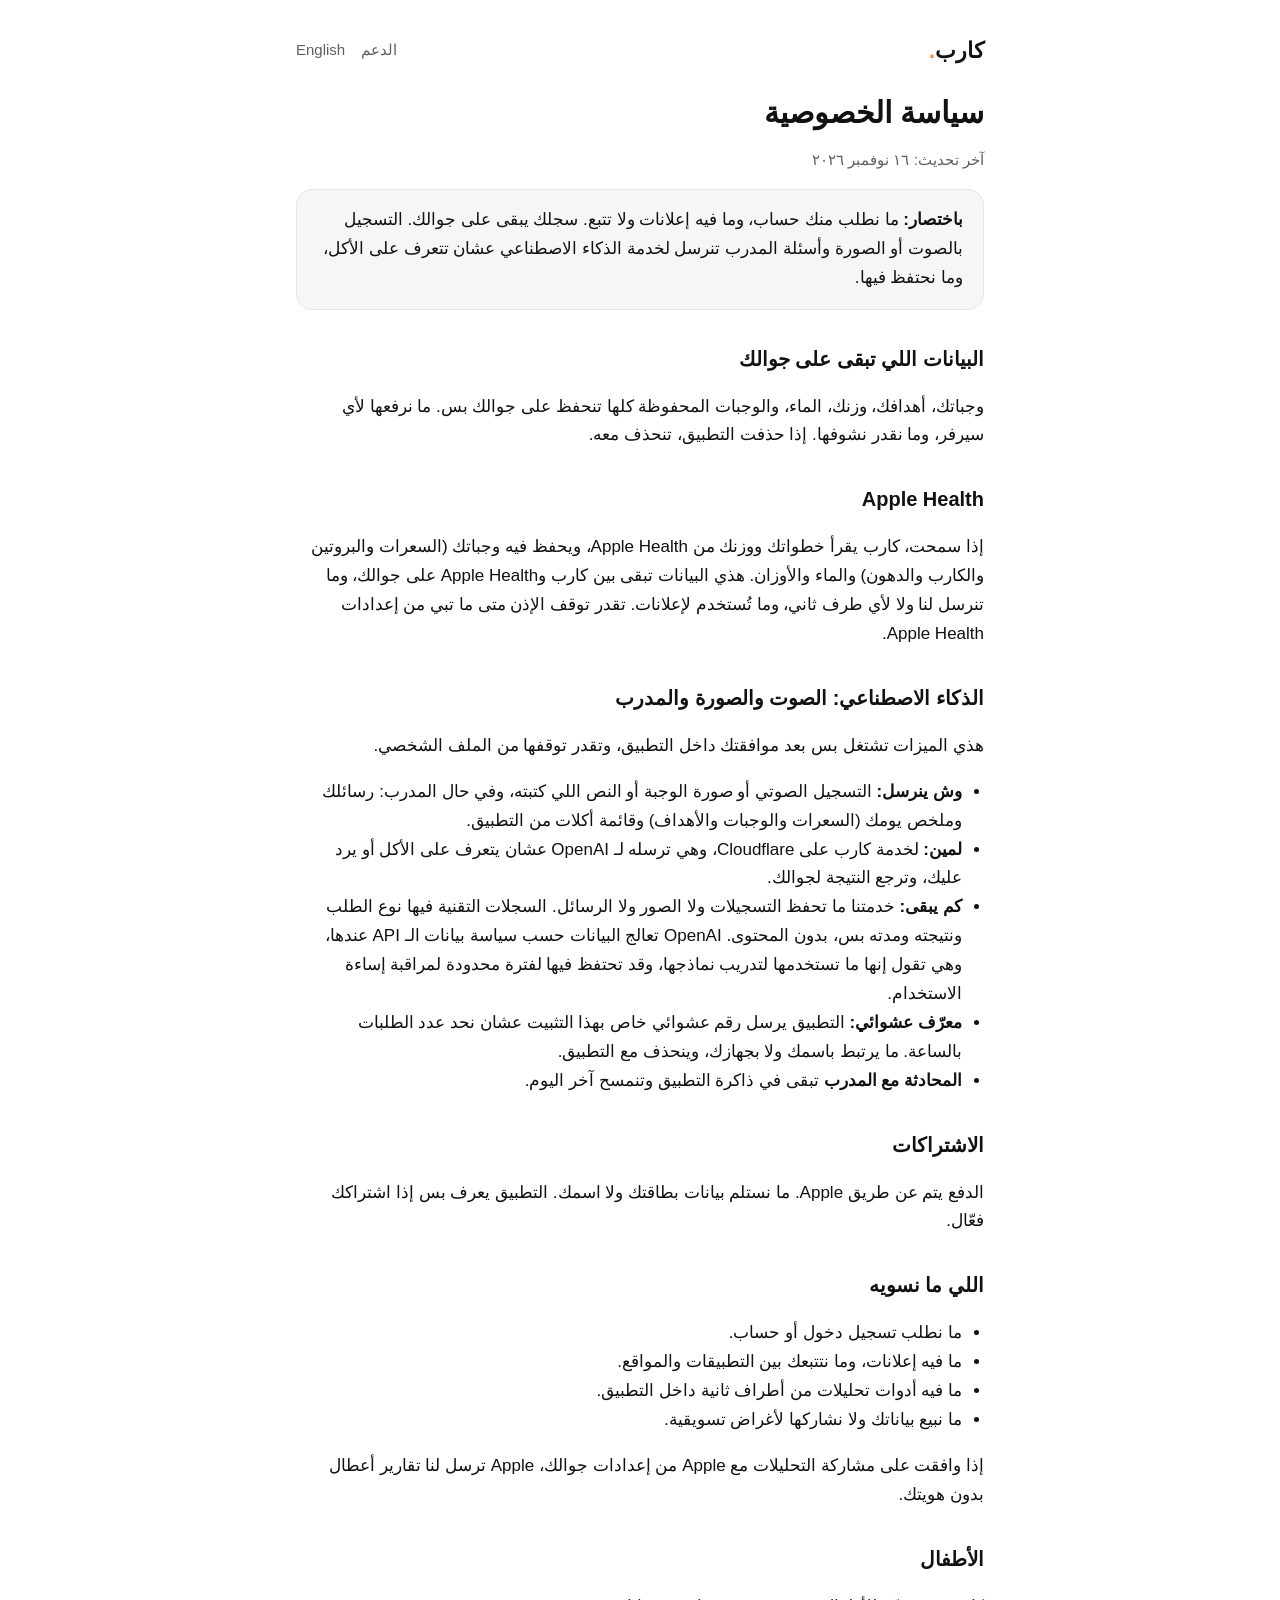
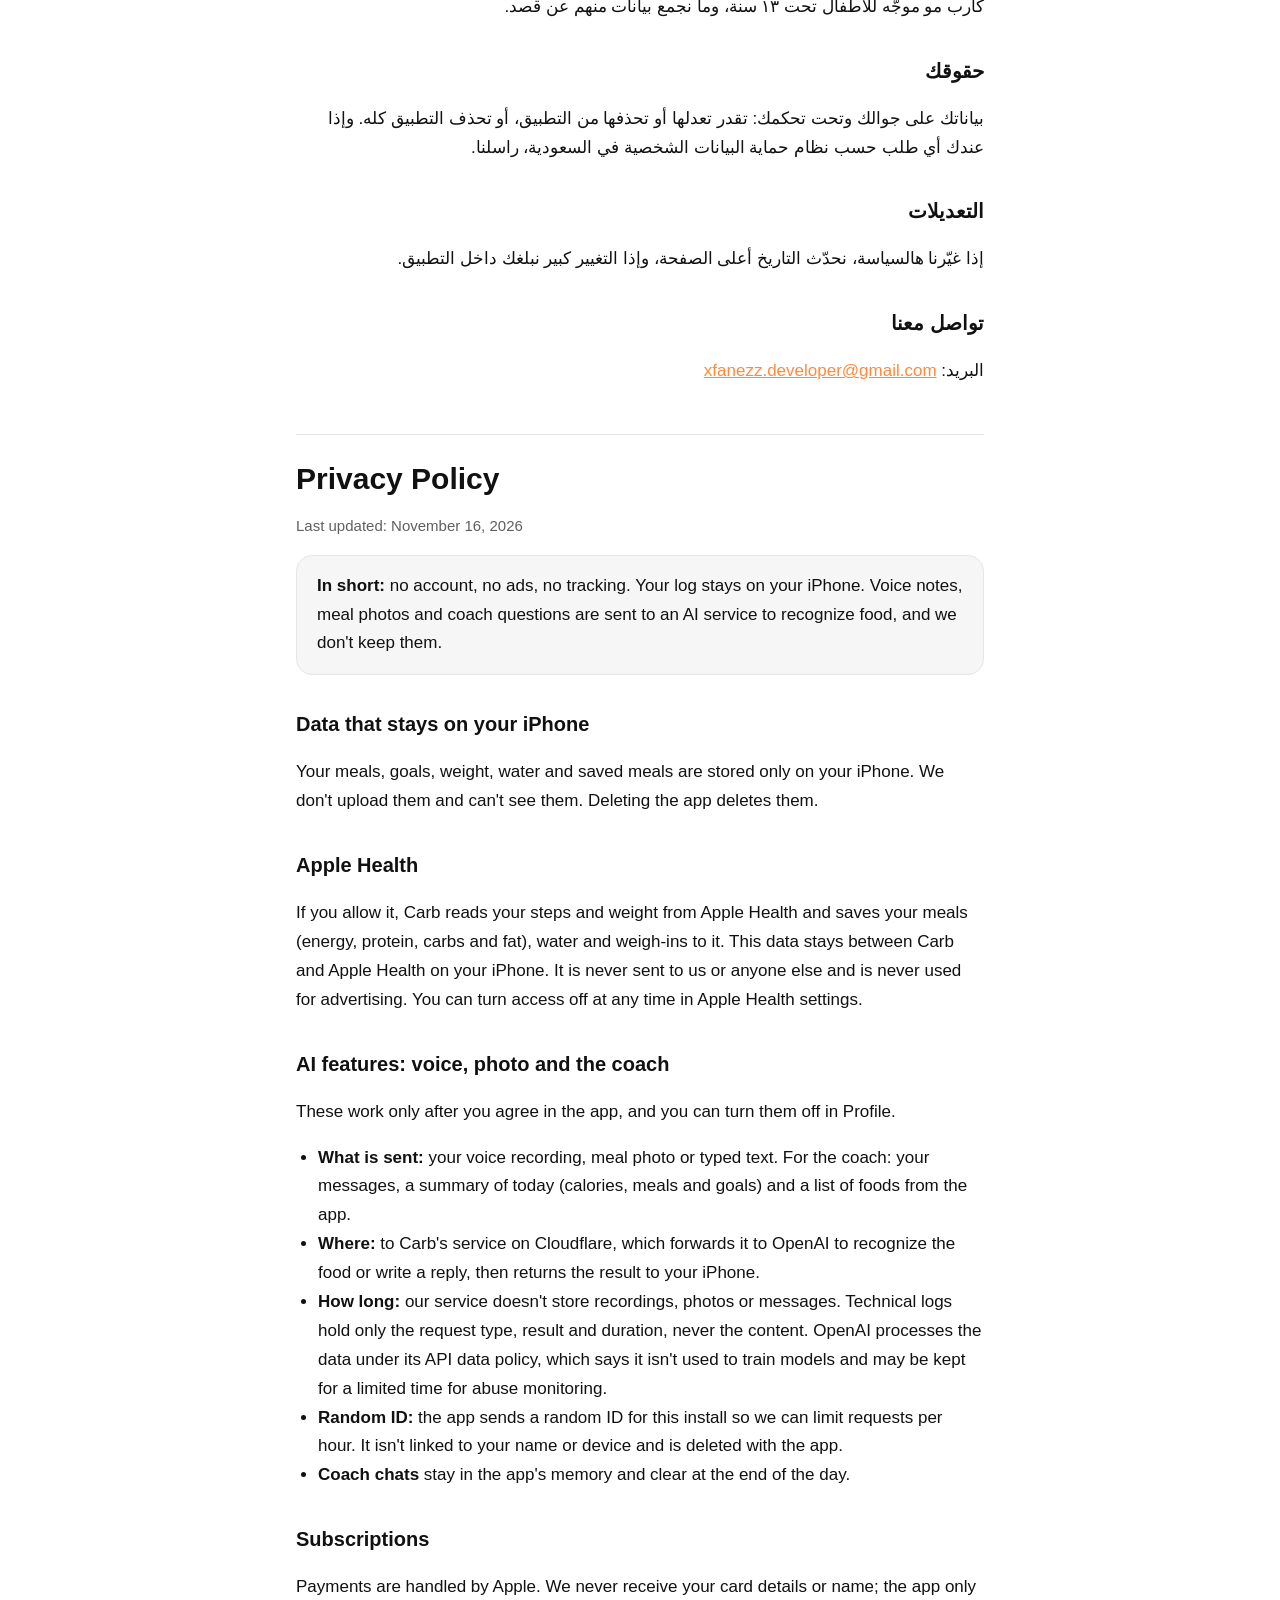
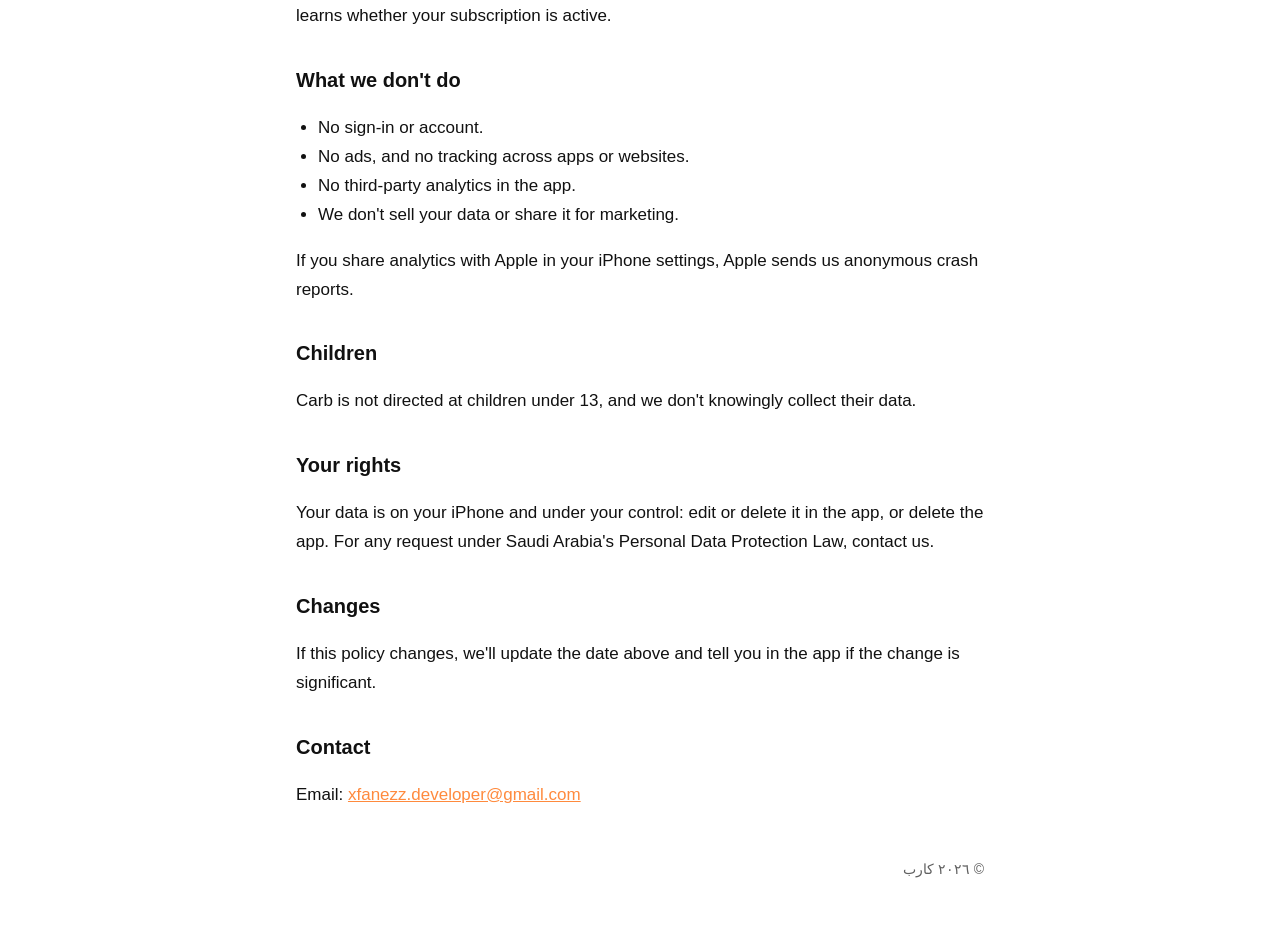
==== privacy/index.html @ 87e3a0b0 "Carb privacy policy and support pages Co-Authored-By: Claude Opus 5.5 <noreply@anthropic.com>" ====
<!doctype html>
<html lang="ar" dir="rtl">
<head>
<meta charset="utf-8">
<meta name="viewport" content="width=device-width, initial-scale=1">
<title>سياسة الخصوصية · كارب</title>
<meta name="description" content="سياسة الخصوصية لتطبيق كارب: حساب السعرات الحراريه">
<link rel="stylesheet" href="../style.css">
</head>
<body>
<main>
<header>
  <a class="brand" href="../">كارب<span>.</span></a>
  <nav><a href="../support/">الدعم</a><a href="#en" class="switch">English</a></nav>
</header>

<h1>سياسة الخصوصية</h1>
<p class="muted">آخر تحديث: ١٦ نوفمبر ٢٠٢٦</p>

<div class="card">
  <strong>باختصار:</strong> ما نطلب منك حساب، وما فيه إعلانات ولا تتبع. سجلك يبقى على جوالك. التسجيل بالصوت أو الصورة وأسئلة المدرب تنرسل لخدمة الذكاء الاصطناعي عشان تتعرف على الأكل، وما نحتفظ فيها.
</div>

<h2>البيانات اللي تبقى على جوالك</h2>
<p>وجباتك، أهدافك، وزنك، الماء، والوجبات المحفوظة كلها تنحفظ على جوالك بس. ما نرفعها لأي سيرفر، وما نقدر نشوفها. إذا حذفت التطبيق، تنحذف معه.</p>

<h2>Apple Health</h2>
<p>إذا سمحت، كارب يقرأ خطواتك ووزنك من Apple Health، ويحفظ فيه وجباتك (السعرات والبروتين والكارب والدهون) والماء والأوزان. هذي البيانات تبقى بين كارب وApple Health على جوالك، وما تنرسل لنا ولا لأي طرف ثاني، وما تُستخدم لإعلانات. تقدر توقف الإذن متى ما تبي من إعدادات Apple Health.</p>

<h2>الذكاء الاصطناعي: الصوت والصورة والمدرب</h2>
<p>هذي الميزات تشتغل بس بعد موافقتك داخل التطبيق، وتقدر توقفها من الملف الشخصي.</p>
<ul>
  <li><strong>وش ينرسل:</strong> التسجيل الصوتي أو صورة الوجبة أو النص اللي كتبته، وفي حال المدرب: رسائلك وملخص يومك (السعرات والوجبات والأهداف) وقائمة أكلات من التطبيق.</li>
  <li><strong>لمين:</strong> لخدمة كارب على Cloudflare، وهي ترسله لـ OpenAI عشان يتعرف على الأكل أو يرد عليك، وترجع النتيجة لجوالك.</li>
  <li><strong>كم يبقى:</strong> خدمتنا ما تحفظ التسجيلات ولا الصور ولا الرسائل. السجلات التقنية فيها نوع الطلب ونتيجته ومدته بس، بدون المحتوى. OpenAI تعالج البيانات حسب سياسة بيانات الـ API عندها، وهي تقول إنها ما تستخدمها لتدريب نماذجها، وقد تحتفظ فيها لفترة محدودة لمراقبة إساءة الاستخدام.</li>
  <li><strong>معرّف عشوائي:</strong> التطبيق يرسل رقم عشوائي خاص بهذا التثبيت عشان نحد عدد الطلبات بالساعة. ما يرتبط باسمك ولا بجهازك، وينحذف مع التطبيق.</li>
  <li><strong>المحادثة مع المدرب</strong> تبقى في ذاكرة التطبيق وتنمسح آخر اليوم.</li>
</ul>

<h2>الاشتراكات</h2>
<p>الدفع يتم عن طريق Apple. ما نستلم بيانات بطاقتك ولا اسمك. التطبيق يعرف بس إذا اشتراكك فعّال.</p>

<h2>اللي ما نسويه</h2>
<ul>
  <li>ما نطلب تسجيل دخول أو حساب.</li>
  <li>ما فيه إعلانات، وما نتتبعك بين التطبيقات والمواقع.</li>
  <li>ما فيه أدوات تحليلات من أطراف ثانية داخل التطبيق.</li>
  <li>ما نبيع بياناتك ولا نشاركها لأغراض تسويقية.</li>
</ul>
<p>إذا وافقت على مشاركة التحليلات مع Apple من إعدادات جوالك، Apple ترسل لنا تقارير أعطال بدون هويتك.</p>

<h2>الأطفال</h2>
<p>كارب مو موجّه للأطفال تحت ١٣ سنة، وما نجمع بيانات منهم عن قصد.</p>

<h2>حقوقك</h2>
<p>بياناتك على جوالك وتحت تحكمك: تقدر تعدلها أو تحذفها من التطبيق، أو تحذف التطبيق كله. وإذا عندك أي طلب حسب نظام حماية البيانات الشخصية في السعودية، راسلنا.</p>

<h2>التعديلات</h2>
<p>إذا غيّرنا هالسياسة، نحدّث التاريخ أعلى الصفحة، وإذا التغيير كبير نبلغك داخل التطبيق.</p>

<h2>تواصل معنا</h2>
<p>البريد: <a href="mailto:xfanezz.developer@gmail.com">xfanezz.developer@gmail.com</a></p>

<section class="en" id="en" lang="en" dir="ltr">
<h1>Privacy Policy</h1>
<p class="muted">Last updated: November 16, 2026</p>

<div class="card">
  <strong>In short:</strong> no account, no ads, no tracking. Your log stays on your iPhone. Voice notes, meal photos and coach questions are sent to an AI service to recognize food, and we don't keep them.
</div>

<h2>Data that stays on your iPhone</h2>
<p>Your meals, goals, weight, water and saved meals are stored only on your iPhone. We don't upload them and can't see them. Deleting the app deletes them.</p>

<h2>Apple Health</h2>
<p>If you allow it, Carb reads your steps and weight from Apple Health and saves your meals (energy, protein, carbs and fat), water and weigh-ins to it. This data stays between Carb and Apple Health on your iPhone. It is never sent to us or anyone else and is never used for advertising. You can turn access off at any time in Apple Health settings.</p>

<h2>AI features: voice, photo and the coach</h2>
<p>These work only after you agree in the app, and you can turn them off in Profile.</p>
<ul>
  <li><strong>What is sent:</strong> your voice recording, meal photo or typed text. For the coach: your messages, a summary of today (calories, meals and goals) and a list of foods from the app.</li>
  <li><strong>Where:</strong> to Carb's service on Cloudflare, which forwards it to OpenAI to recognize the food or write a reply, then returns the result to your iPhone.</li>
  <li><strong>How long:</strong> our service doesn't store recordings, photos or messages. Technical logs hold only the request type, result and duration, never the content. OpenAI processes the data under its API data policy, which says it isn't used to train models and may be kept for a limited time for abuse monitoring.</li>
  <li><strong>Random ID:</strong> the app sends a random ID for this install so we can limit requests per hour. It isn't linked to your name or device and is deleted with the app.</li>
  <li><strong>Coach chats</strong> stay in the app's memory and clear at the end of the day.</li>
</ul>

<h2>Subscriptions</h2>
<p>Payments are handled by Apple. We never receive your card details or name; the app only learns whether your subscription is active.</p>

<h2>What we don't do</h2>
<ul>
  <li>No sign-in or account.</li>
  <li>No ads, and no tracking across apps or websites.</li>
  <li>No third-party analytics in the app.</li>
  <li>We don't sell your data or share it for marketing.</li>
</ul>
<p>If you share analytics with Apple in your iPhone settings, Apple sends us anonymous crash reports.</p>

<h2>Children</h2>
<p>Carb is not directed at children under 13, and we don't knowingly collect their data.</p>

<h2>Your rights</h2>
<p>Your data is on your iPhone and under your control: edit or delete it in the app, or delete the app. For any request under Saudi Arabia's Personal Data Protection Law, contact us.</p>

<h2>Changes</h2>
<p>If this policy changes, we'll update the date above and tell you in the app if the change is significant.</p>

<h2>Contact</h2>
<p>Email: <a href="mailto:xfanezz.developer@gmail.com">xfanezz.developer@gmail.com</a></p>
</section>

<footer>© ٢٠٢٦ كارب</footer>
</main>
</body>
</html>
---- style.css ----
:root {
  --bg: #ffffff;
  --text: #111111;
  --muted: #5f5f5f;
  --line: #e6e6e6;
  --card: #f6f6f6;
  --accent: #ff8a3d;
}
@media (prefers-color-scheme: dark) {
  :root {
    --bg: #000000;
    --text: #f2f2f2;
    --muted: #a0a0a0;
    --line: #222222;
    --card: #111111;
  }
}
* { box-sizing: border-box; }
html { -webkit-text-size-adjust: 100%; }
body {
  margin: 0;
  background: var(--bg);
  color: var(--text);
  font: 17px/1.7 -apple-system, BlinkMacSystemFont, "SF Arabic", "Geeza Pro", "Segoe UI", Tahoma, sans-serif;
}
main { max-width: 720px; margin: 0 auto; padding: 32px 16px 64px; }
header { display: flex; align-items: center; justify-content: space-between; gap: 12px; margin-bottom: 24px; }
.brand { font-weight: 800; font-size: 22px; text-decoration: none; color: var(--text); }
.brand span { color: var(--accent); }
nav a { color: var(--muted); text-decoration: none; margin-inline-start: 16px; font-size: 15px; }
nav a:hover { color: var(--text); }
h1 { font-size: 30px; line-height: 1.3; margin: 0 0 4px; }
h2 { font-size: 20px; margin: 32px 0 8px; }
p, li { color: var(--text); }
.muted { color: var(--muted); font-size: 15px; }
ul { padding-inline-start: 22px; }
a { color: var(--accent); }
.card { background: var(--card); border: 1px solid var(--line); border-radius: 16px; padding: 16px 20px; margin: 16px 0; }
.en { direction: ltr; text-align: left; border-top: 1px solid var(--line); margin-top: 48px; padding-top: 24px; }
.switch { font-size: 15px; }
footer { margin-top: 48px; color: var(--muted); font-size: 14px; }
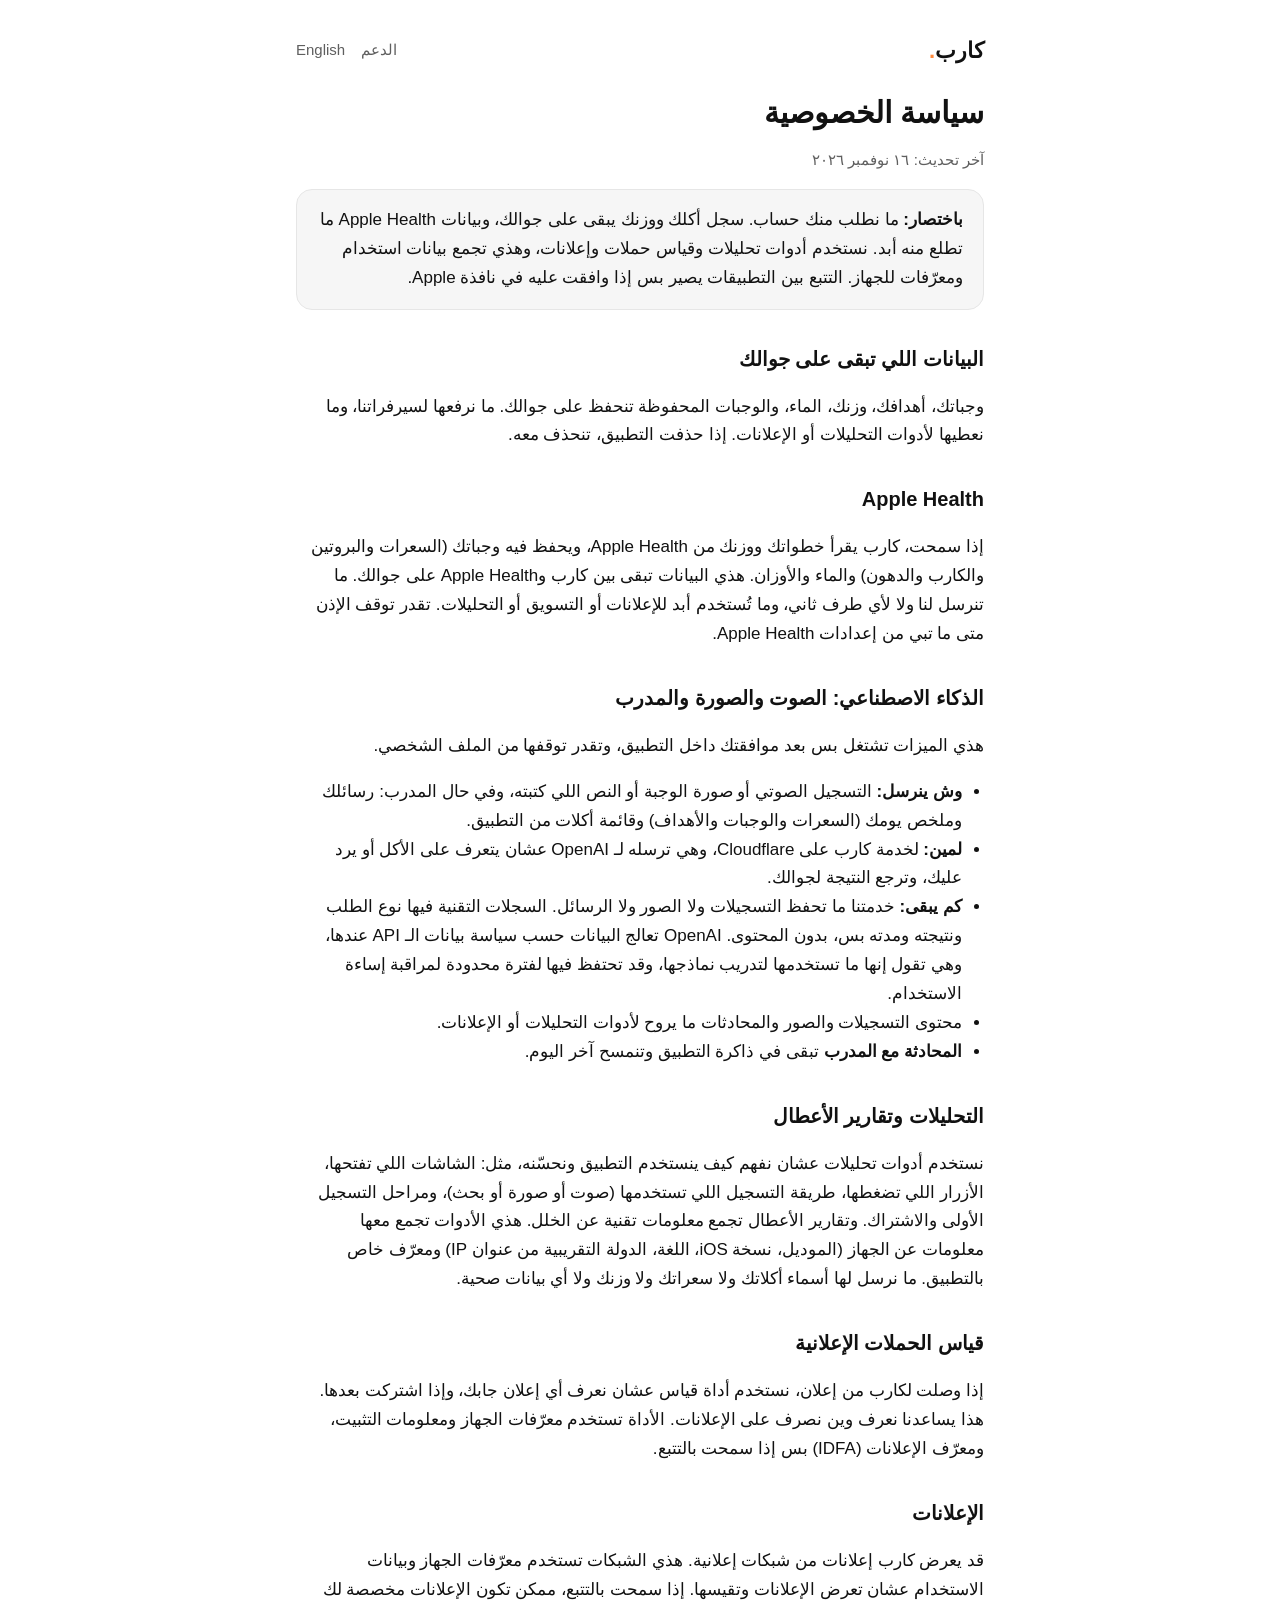
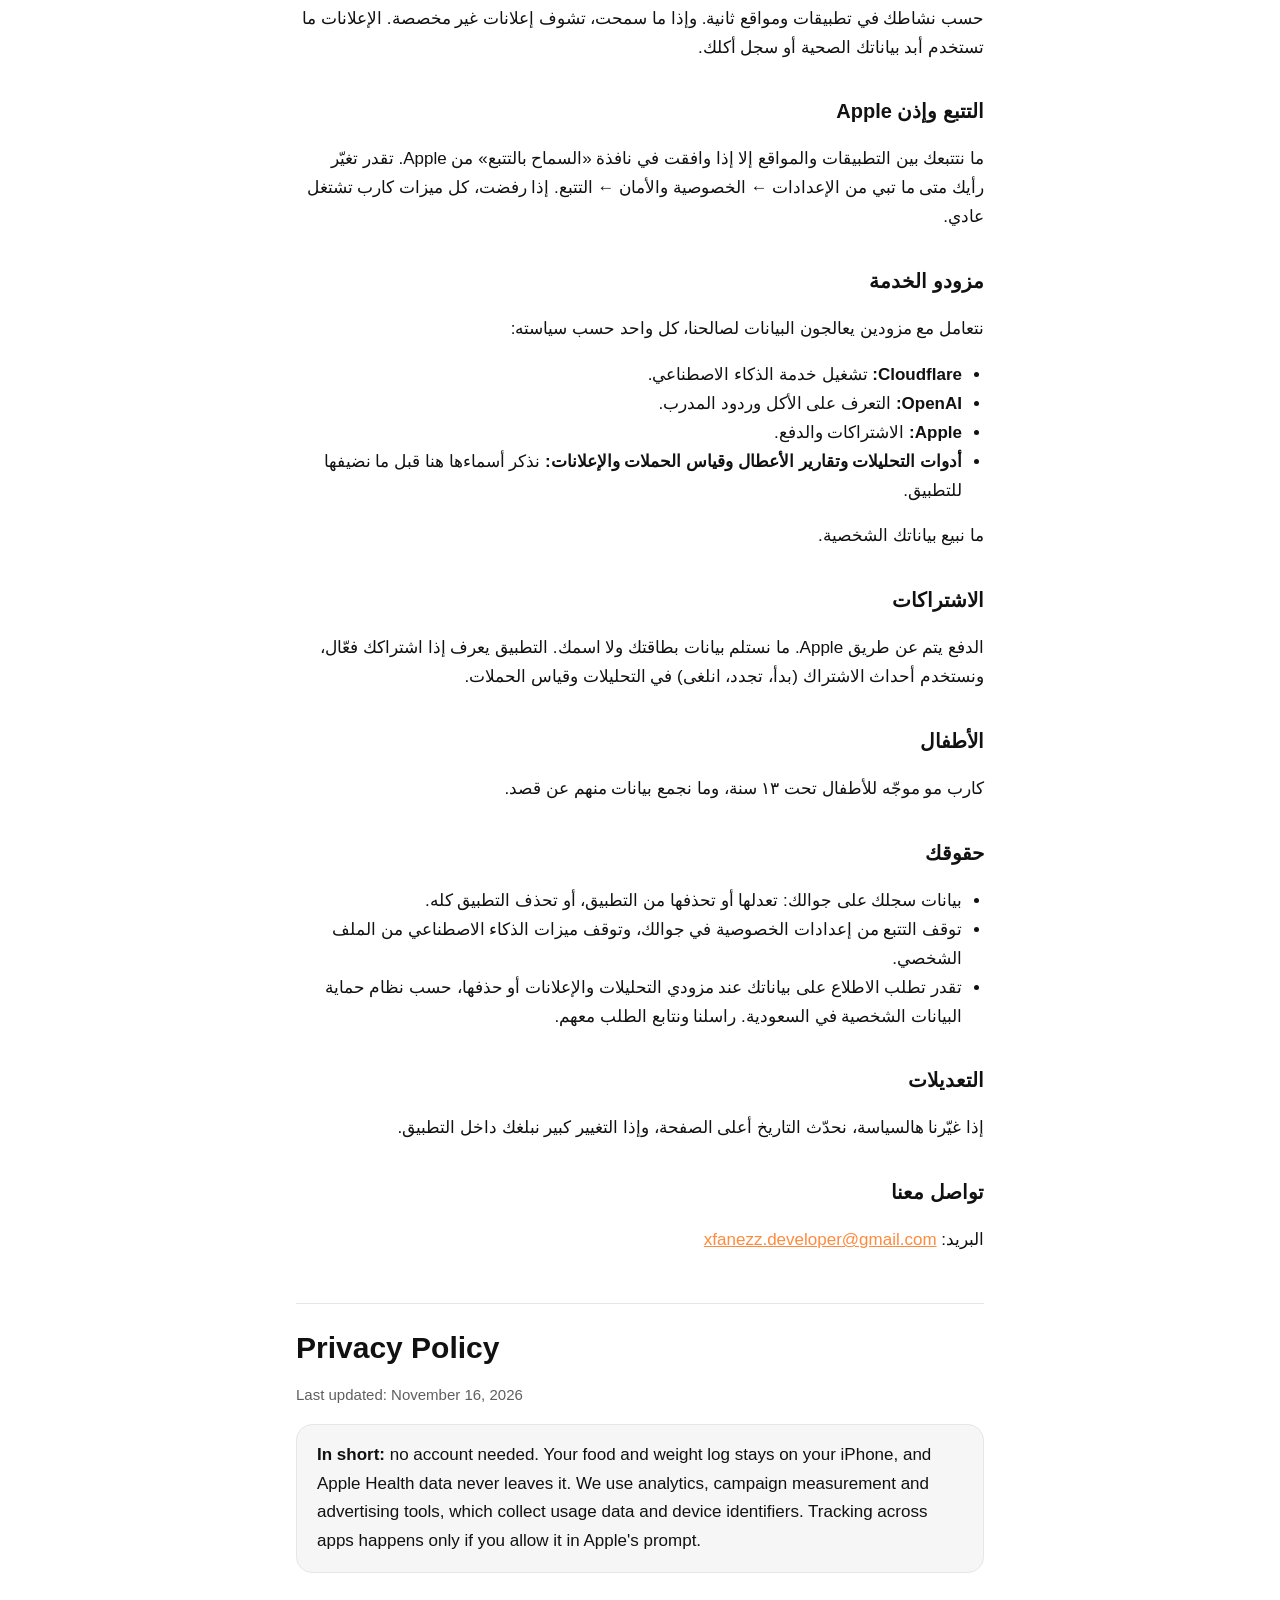
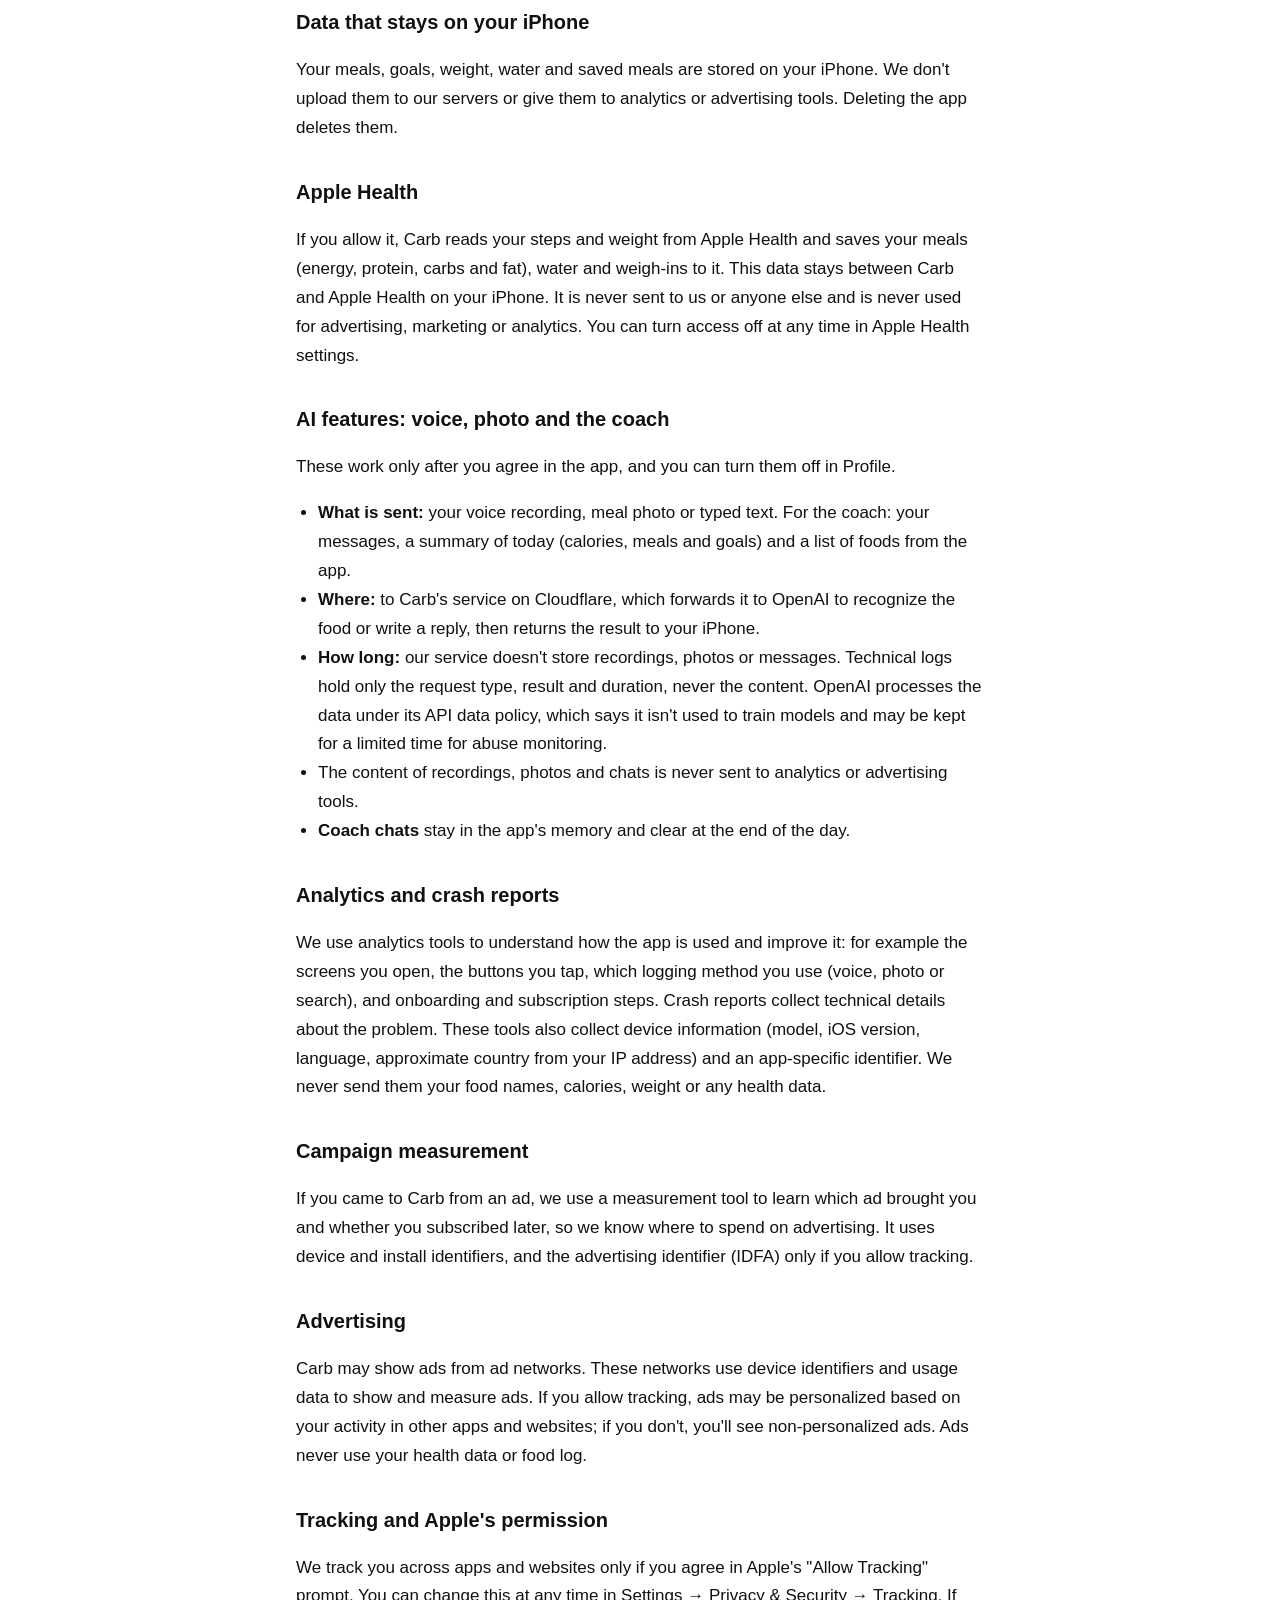
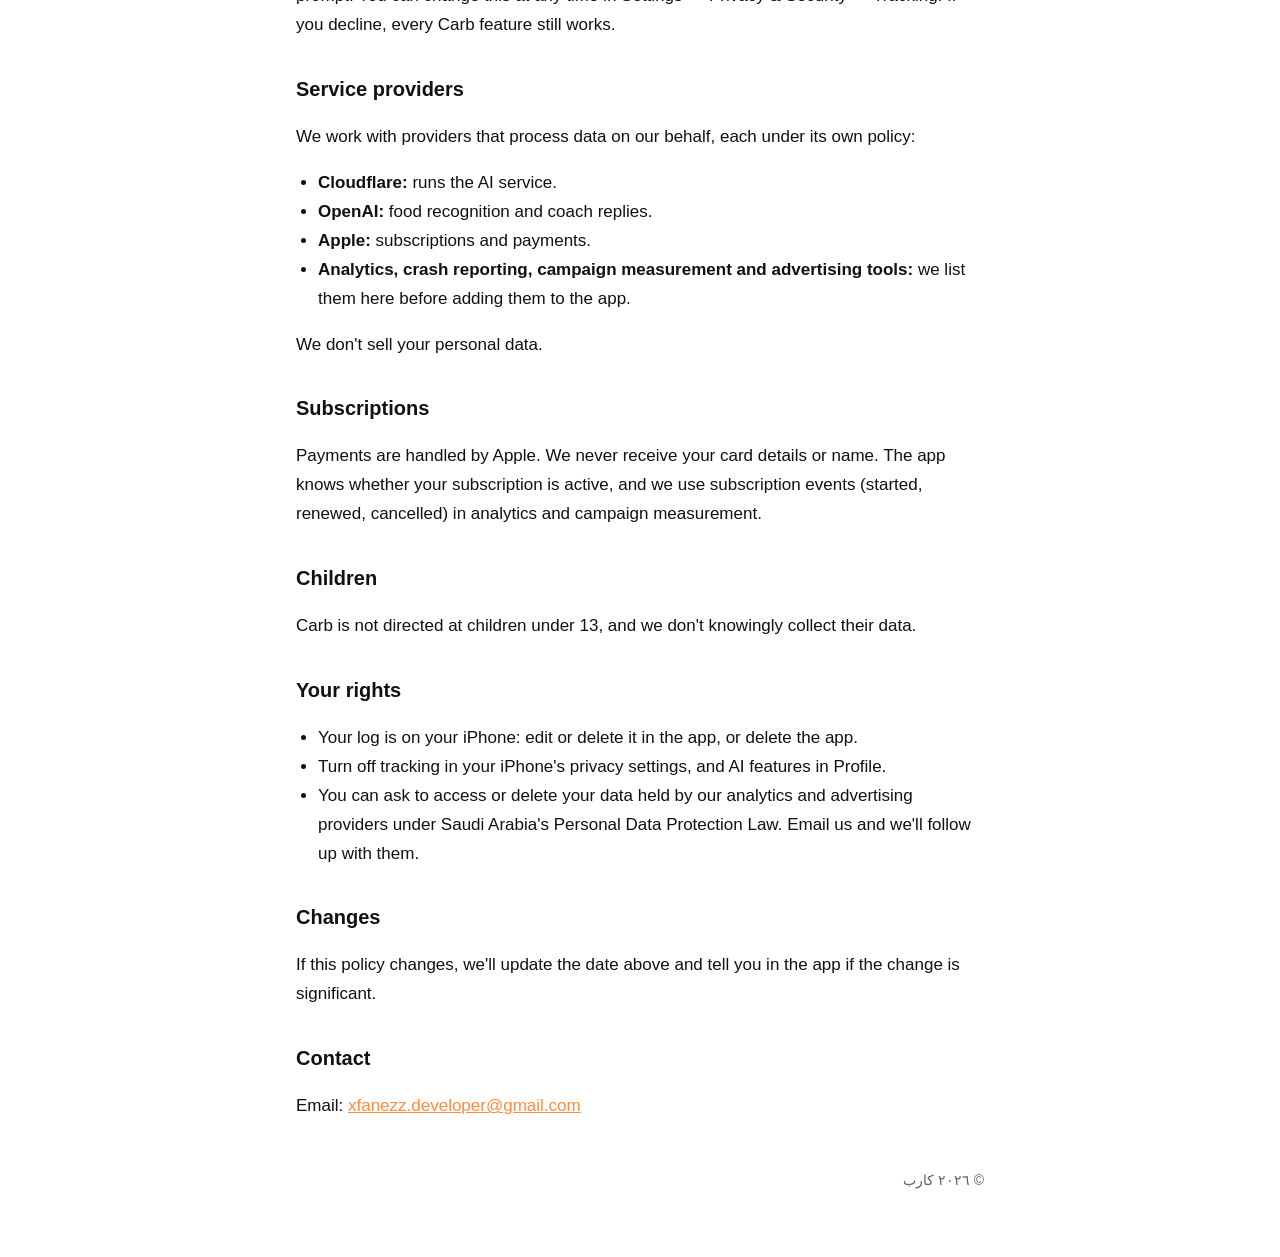
==== commit b59da6c6: "Privacy policy: disclose analytics, campaign measurement, ads and tracking Co-Authored-By: Claude Op" ====
--- a/privacy/index.html
+++ b/privacy/index.html
@@ -18,14 +18,14 @@
 <p class="muted">آخر تحديث: ١٦ نوفمبر ٢٠٢٦</p>
 
 <div class="card">
-  <strong>باختصار:</strong> ما نطلب منك حساب، وما فيه إعلانات ولا تتبع. سجلك يبقى على جوالك. التسجيل بالصوت أو الصورة وأسئلة المدرب تنرسل لخدمة الذكاء الاصطناعي عشان تتعرف على الأكل، وما نحتفظ فيها.
+  <strong>باختصار:</strong> ما نطلب منك حساب. سجل أكلك ووزنك يبقى على جوالك، وبيانات Apple Health ما تطلع منه أبد. نستخدم أدوات تحليلات وقياس حملات وإعلانات، وهذي تجمع بيانات استخدام ومعرّفات للجهاز. التتبع بين التطبيقات يصير بس إذا وافقت عليه في نافذة Apple.
 </div>
 
 <h2>البيانات اللي تبقى على جوالك</h2>
-<p>وجباتك، أهدافك، وزنك، الماء، والوجبات المحفوظة كلها تنحفظ على جوالك بس. ما نرفعها لأي سيرفر، وما نقدر نشوفها. إذا حذفت التطبيق، تنحذف معه.</p>
+<p>وجباتك، أهدافك، وزنك، الماء، والوجبات المحفوظة تنحفظ على جوالك. ما نرفعها لسيرفراتنا، وما نعطيها لأدوات التحليلات أو الإعلانات. إذا حذفت التطبيق، تنحذف معه.</p>
 
 <h2>Apple Health</h2>
-<p>إذا سمحت، كارب يقرأ خطواتك ووزنك من Apple Health، ويحفظ فيه وجباتك (السعرات والبروتين والكارب والدهون) والماء والأوزان. هذي البيانات تبقى بين كارب وApple Health على جوالك، وما تنرسل لنا ولا لأي طرف ثاني، وما تُستخدم لإعلانات. تقدر توقف الإذن متى ما تبي من إعدادات Apple Health.</p>
+<p>إذا سمحت، كارب يقرأ خطواتك ووزنك من Apple Health، ويحفظ فيه وجباتك (السعرات والبروتين والكارب والدهون) والماء والأوزان. هذي البيانات تبقى بين كارب وApple Health على جوالك. ما تنرسل لنا ولا لأي طرف ثاني، وما تُستخدم أبد للإعلانات أو التسويق أو التحليلات. تقدر توقف الإذن متى ما تبي من إعدادات Apple Health.</p>
 
 <h2>الذكاء الاصطناعي: الصوت والصورة والمدرب</h2>
 <p>هذي الميزات تشتغل بس بعد موافقتك داخل التطبيق، وتقدر توقفها من الملف الشخصي.</p>
@@ -33,27 +33,44 @@
   <li><strong>وش ينرسل:</strong> التسجيل الصوتي أو صورة الوجبة أو النص اللي كتبته، وفي حال المدرب: رسائلك وملخص يومك (السعرات والوجبات والأهداف) وقائمة أكلات من التطبيق.</li>
   <li><strong>لمين:</strong> لخدمة كارب على Cloudflare، وهي ترسله لـ OpenAI عشان يتعرف على الأكل أو يرد عليك، وترجع النتيجة لجوالك.</li>
   <li><strong>كم يبقى:</strong> خدمتنا ما تحفظ التسجيلات ولا الصور ولا الرسائل. السجلات التقنية فيها نوع الطلب ونتيجته ومدته بس، بدون المحتوى. OpenAI تعالج البيانات حسب سياسة بيانات الـ API عندها، وهي تقول إنها ما تستخدمها لتدريب نماذجها، وقد تحتفظ فيها لفترة محدودة لمراقبة إساءة الاستخدام.</li>
-  <li><strong>معرّف عشوائي:</strong> التطبيق يرسل رقم عشوائي خاص بهذا التثبيت عشان نحد عدد الطلبات بالساعة. ما يرتبط باسمك ولا بجهازك، وينحذف مع التطبيق.</li>
+  <li>محتوى التسجيلات والصور والمحادثات ما يروح لأدوات التحليلات أو الإعلانات.</li>
   <li><strong>المحادثة مع المدرب</strong> تبقى في ذاكرة التطبيق وتنمسح آخر اليوم.</li>
 </ul>
 
+<h2>التحليلات وتقارير الأعطال</h2>
+<p>نستخدم أدوات تحليلات عشان نفهم كيف ينستخدم التطبيق ونحسّنه، مثل: الشاشات اللي تفتحها، الأزرار اللي تضغطها، طريقة التسجيل اللي تستخدمها (صوت أو صورة أو بحث)، ومراحل التسجيل الأولى والاشتراك. وتقارير الأعطال تجمع معلومات تقنية عن الخلل. هذي الأدوات تجمع معها معلومات عن الجهاز (الموديل، نسخة iOS، اللغة، الدولة التقريبية من عنوان IP) ومعرّف خاص بالتطبيق. ما نرسل لها أسماء أكلاتك ولا سعراتك ولا وزنك ولا أي بيانات صحية.</p>
+
+<h2>قياس الحملات الإعلانية</h2>
+<p>إذا وصلت لكارب من إعلان، نستخدم أداة قياس عشان نعرف أي إعلان جابك، وإذا اشتركت بعدها. هذا يساعدنا نعرف وين نصرف على الإعلانات. الأداة تستخدم معرّفات الجهاز ومعلومات التثبيت، ومعرّف الإعلانات (IDFA) بس إذا سمحت بالتتبع.</p>
+
+<h2>الإعلانات</h2>
+<p>قد يعرض كارب إعلانات من شبكات إعلانية. هذي الشبكات تستخدم معرّفات الجهاز وبيانات الاستخدام عشان تعرض الإعلانات وتقيسها. إذا سمحت بالتتبع، ممكن تكون الإعلانات مخصصة لك حسب نشاطك في تطبيقات ومواقع ثانية. وإذا ما سمحت، تشوف إعلانات غير مخصصة. الإعلانات ما تستخدم أبد بياناتك الصحية أو سجل أكلك.</p>
+
+<h2>التتبع وإذن Apple</h2>
+<p>ما نتتبعك بين التطبيقات والمواقع إلا إذا وافقت في نافذة «السماح بالتتبع» من Apple. تقدر تغيّر رأيك متى ما تبي من الإعدادات ← الخصوصية والأمان ← التتبع. إذا رفضت، كل ميزات كارب تشتغل عادي.</p>
+
+<h2>مزودو الخدمة</h2>
+<p>نتعامل مع مزودين يعالجون البيانات لصالحنا، كل واحد حسب سياسته:</p>
+<ul>
+  <li><strong>Cloudflare:</strong> تشغيل خدمة الذكاء الاصطناعي.</li>
+  <li><strong>OpenAI:</strong> التعرف على الأكل وردود المدرب.</li>
+  <li><strong>Apple:</strong> الاشتراكات والدفع.</li>
+  <li><strong>أدوات التحليلات وتقارير الأعطال وقياس الحملات والإعلانات:</strong> نذكر أسماءها هنا قبل ما نضيفها للتطبيق.</li>
+</ul>
+<p>ما نبيع بياناتك الشخصية.</p>
+
 <h2>الاشتراكات</h2>
-<p>الدفع يتم عن طريق Apple. ما نستلم بيانات بطاقتك ولا اسمك. التطبيق يعرف بس إذا اشتراكك فعّال.</p>
-
-<h2>اللي ما نسويه</h2>
-<ul>
-  <li>ما نطلب تسجيل دخول أو حساب.</li>
-  <li>ما فيه إعلانات، وما نتتبعك بين التطبيقات والمواقع.</li>
-  <li>ما فيه أدوات تحليلات من أطراف ثانية داخل التطبيق.</li>
-  <li>ما نبيع بياناتك ولا نشاركها لأغراض تسويقية.</li>
-</ul>
-<p>إذا وافقت على مشاركة التحليلات مع Apple من إعدادات جوالك، Apple ترسل لنا تقارير أعطال بدون هويتك.</p>
+<p>الدفع يتم عن طريق Apple. ما نستلم بيانات بطاقتك ولا اسمك. التطبيق يعرف إذا اشتراكك فعّال، ونستخدم أحداث الاشتراك (بدأ، تجدد، انلغى) في التحليلات وقياس الحملات.</p>
 
 <h2>الأطفال</h2>
 <p>كارب مو موجّه للأطفال تحت ١٣ سنة، وما نجمع بيانات منهم عن قصد.</p>
 
 <h2>حقوقك</h2>
-<p>بياناتك على جوالك وتحت تحكمك: تقدر تعدلها أو تحذفها من التطبيق، أو تحذف التطبيق كله. وإذا عندك أي طلب حسب نظام حماية البيانات الشخصية في السعودية، راسلنا.</p>
+<ul>
+  <li>بيانات سجلك على جوالك: تعدلها أو تحذفها من التطبيق، أو تحذف التطبيق كله.</li>
+  <li>توقف التتبع من إعدادات الخصوصية في جوالك، وتوقف ميزات الذكاء الاصطناعي من الملف الشخصي.</li>
+  <li>تقدر تطلب الاطلاع على بياناتك عند مزودي التحليلات والإعلانات أو حذفها، حسب نظام حماية البيانات الشخصية في السعودية. راسلنا ونتابع الطلب معهم.</li>
+</ul>
 
 <h2>التعديلات</h2>
 <p>إذا غيّرنا هالسياسة، نحدّث التاريخ أعلى الصفحة، وإذا التغيير كبير نبلغك داخل التطبيق.</p>
@@ -66,14 +83,14 @@
 <p class="muted">Last updated: November 16, 2026</p>
 
 <div class="card">
-  <strong>In short:</strong> no account, no ads, no tracking. Your log stays on your iPhone. Voice notes, meal photos and coach questions are sent to an AI service to recognize food, and we don't keep them.
+  <strong>In short:</strong> no account needed. Your food and weight log stays on your iPhone, and Apple Health data never leaves it. We use analytics, campaign measurement and advertising tools, which collect usage data and device identifiers. Tracking across apps happens only if you allow it in Apple's prompt.
 </div>
 
 <h2>Data that stays on your iPhone</h2>
-<p>Your meals, goals, weight, water and saved meals are stored only on your iPhone. We don't upload them and can't see them. Deleting the app deletes them.</p>
+<p>Your meals, goals, weight, water and saved meals are stored on your iPhone. We don't upload them to our servers or give them to analytics or advertising tools. Deleting the app deletes them.</p>
 
 <h2>Apple Health</h2>
-<p>If you allow it, Carb reads your steps and weight from Apple Health and saves your meals (energy, protein, carbs and fat), water and weigh-ins to it. This data stays between Carb and Apple Health on your iPhone. It is never sent to us or anyone else and is never used for advertising. You can turn access off at any time in Apple Health settings.</p>
+<p>If you allow it, Carb reads your steps and weight from Apple Health and saves your meals (energy, protein, carbs and fat), water and weigh-ins to it. This data stays between Carb and Apple Health on your iPhone. It is never sent to us or anyone else and is never used for advertising, marketing or analytics. You can turn access off at any time in Apple Health settings.</p>
 
 <h2>AI features: voice, photo and the coach</h2>
 <p>These work only after you agree in the app, and you can turn them off in Profile.</p>
@@ -81,27 +98,44 @@
   <li><strong>What is sent:</strong> your voice recording, meal photo or typed text. For the coach: your messages, a summary of today (calories, meals and goals) and a list of foods from the app.</li>
   <li><strong>Where:</strong> to Carb's service on Cloudflare, which forwards it to OpenAI to recognize the food or write a reply, then returns the result to your iPhone.</li>
   <li><strong>How long:</strong> our service doesn't store recordings, photos or messages. Technical logs hold only the request type, result and duration, never the content. OpenAI processes the data under its API data policy, which says it isn't used to train models and may be kept for a limited time for abuse monitoring.</li>
-  <li><strong>Random ID:</strong> the app sends a random ID for this install so we can limit requests per hour. It isn't linked to your name or device and is deleted with the app.</li>
+  <li>The content of recordings, photos and chats is never sent to analytics or advertising tools.</li>
   <li><strong>Coach chats</strong> stay in the app's memory and clear at the end of the day.</li>
 </ul>
 
+<h2>Analytics and crash reports</h2>
+<p>We use analytics tools to understand how the app is used and improve it: for example the screens you open, the buttons you tap, which logging method you use (voice, photo or search), and onboarding and subscription steps. Crash reports collect technical details about the problem. These tools also collect device information (model, iOS version, language, approximate country from your IP address) and an app-specific identifier. We never send them your food names, calories, weight or any health data.</p>
+
+<h2>Campaign measurement</h2>
+<p>If you came to Carb from an ad, we use a measurement tool to learn which ad brought you and whether you subscribed later, so we know where to spend on advertising. It uses device and install identifiers, and the advertising identifier (IDFA) only if you allow tracking.</p>
+
+<h2>Advertising</h2>
+<p>Carb may show ads from ad networks. These networks use device identifiers and usage data to show and measure ads. If you allow tracking, ads may be personalized based on your activity in other apps and websites; if you don't, you'll see non-personalized ads. Ads never use your health data or food log.</p>
+
+<h2>Tracking and Apple's permission</h2>
+<p>We track you across apps and websites only if you agree in Apple's "Allow Tracking" prompt. You can change this at any time in Settings → Privacy &amp; Security → Tracking. If you decline, every Carb feature still works.</p>
+
+<h2>Service providers</h2>
+<p>We work with providers that process data on our behalf, each under its own policy:</p>
+<ul>
+  <li><strong>Cloudflare:</strong> runs the AI service.</li>
+  <li><strong>OpenAI:</strong> food recognition and coach replies.</li>
+  <li><strong>Apple:</strong> subscriptions and payments.</li>
+  <li><strong>Analytics, crash reporting, campaign measurement and advertising tools:</strong> we list them here before adding them to the app.</li>
+</ul>
+<p>We don't sell your personal data.</p>
+
 <h2>Subscriptions</h2>
-<p>Payments are handled by Apple. We never receive your card details or name; the app only learns whether your subscription is active.</p>
-
-<h2>What we don't do</h2>
-<ul>
-  <li>No sign-in or account.</li>
-  <li>No ads, and no tracking across apps or websites.</li>
-  <li>No third-party analytics in the app.</li>
-  <li>We don't sell your data or share it for marketing.</li>
-</ul>
-<p>If you share analytics with Apple in your iPhone settings, Apple sends us anonymous crash reports.</p>
+<p>Payments are handled by Apple. We never receive your card details or name. The app knows whether your subscription is active, and we use subscription events (started, renewed, cancelled) in analytics and campaign measurement.</p>
 
 <h2>Children</h2>
 <p>Carb is not directed at children under 13, and we don't knowingly collect their data.</p>
 
 <h2>Your rights</h2>
-<p>Your data is on your iPhone and under your control: edit or delete it in the app, or delete the app. For any request under Saudi Arabia's Personal Data Protection Law, contact us.</p>
+<ul>
+  <li>Your log is on your iPhone: edit or delete it in the app, or delete the app.</li>
+  <li>Turn off tracking in your iPhone's privacy settings, and AI features in Profile.</li>
+  <li>You can ask to access or delete your data held by our analytics and advertising providers under Saudi Arabia's Personal Data Protection Law. Email us and we'll follow up with them.</li>
+</ul>
 
 <h2>Changes</h2>
 <p>If this policy changes, we'll update the date above and tell you in the app if the change is significant.</p>
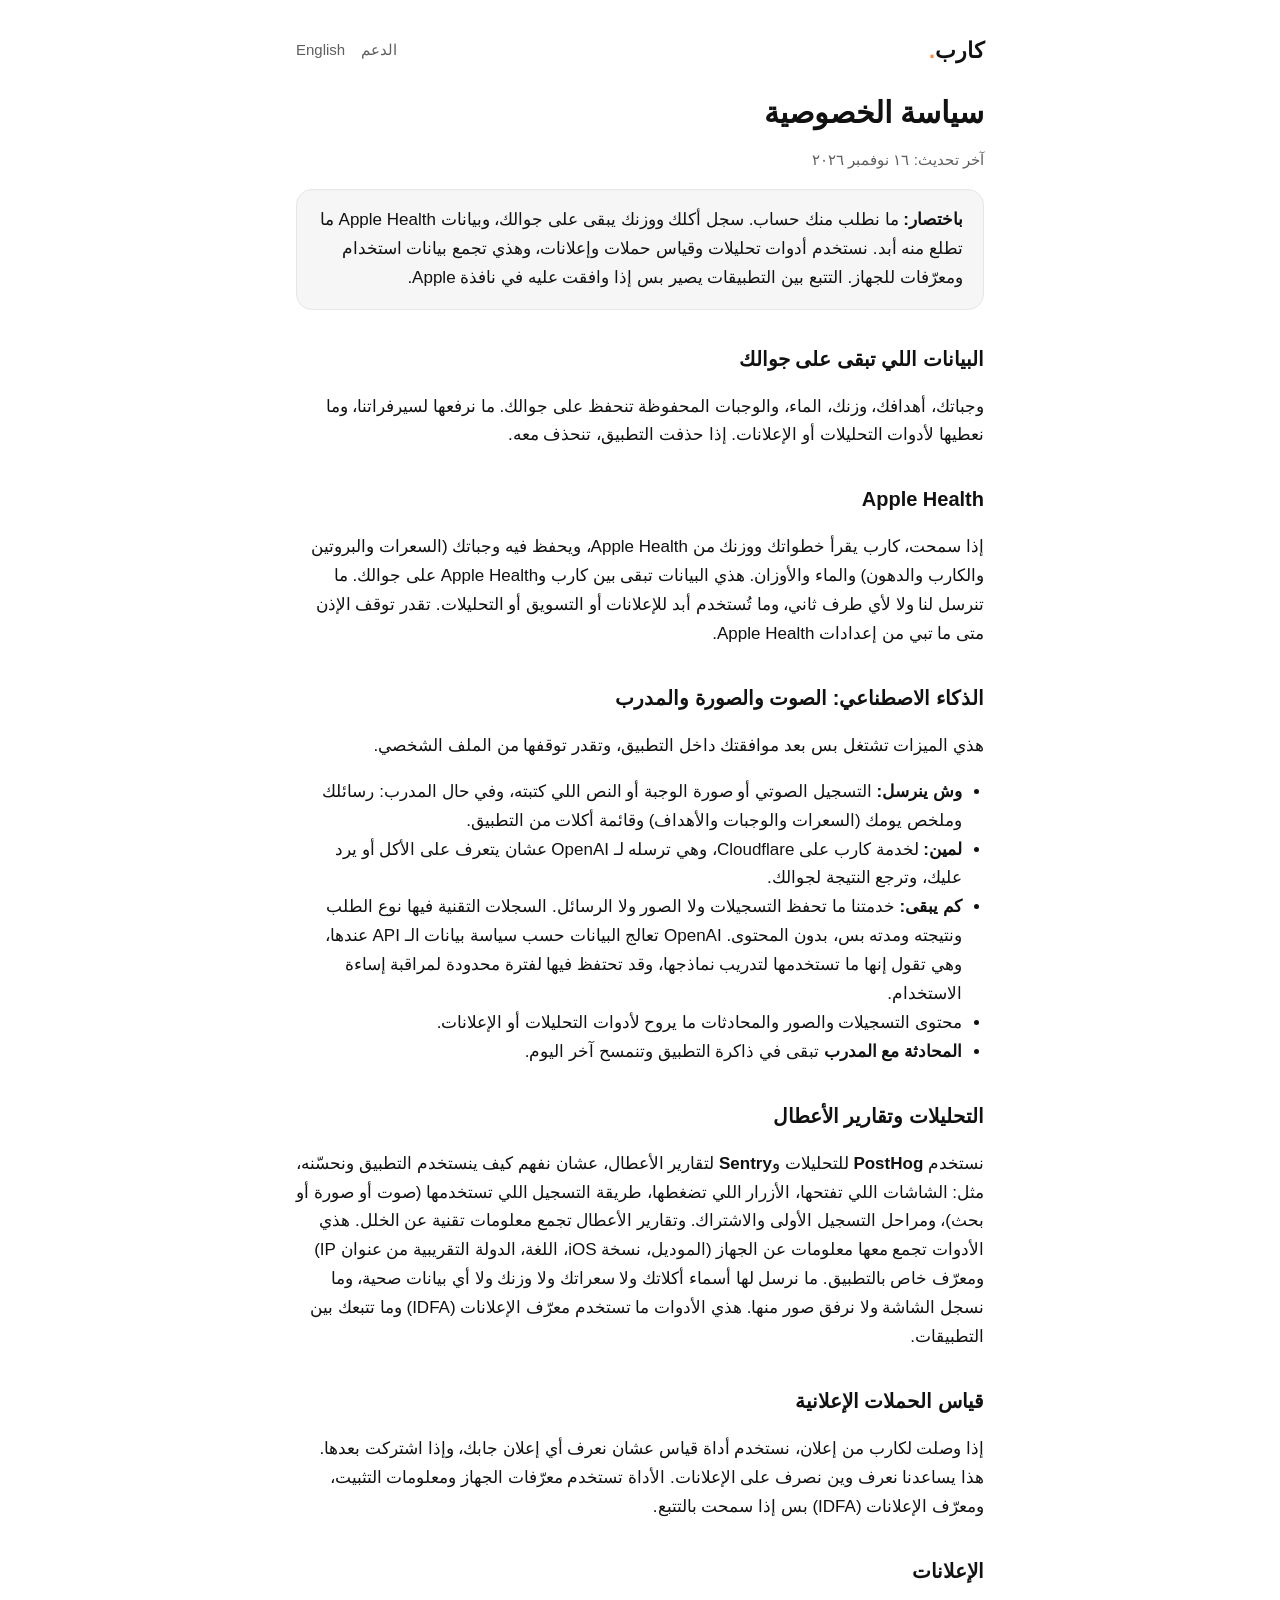
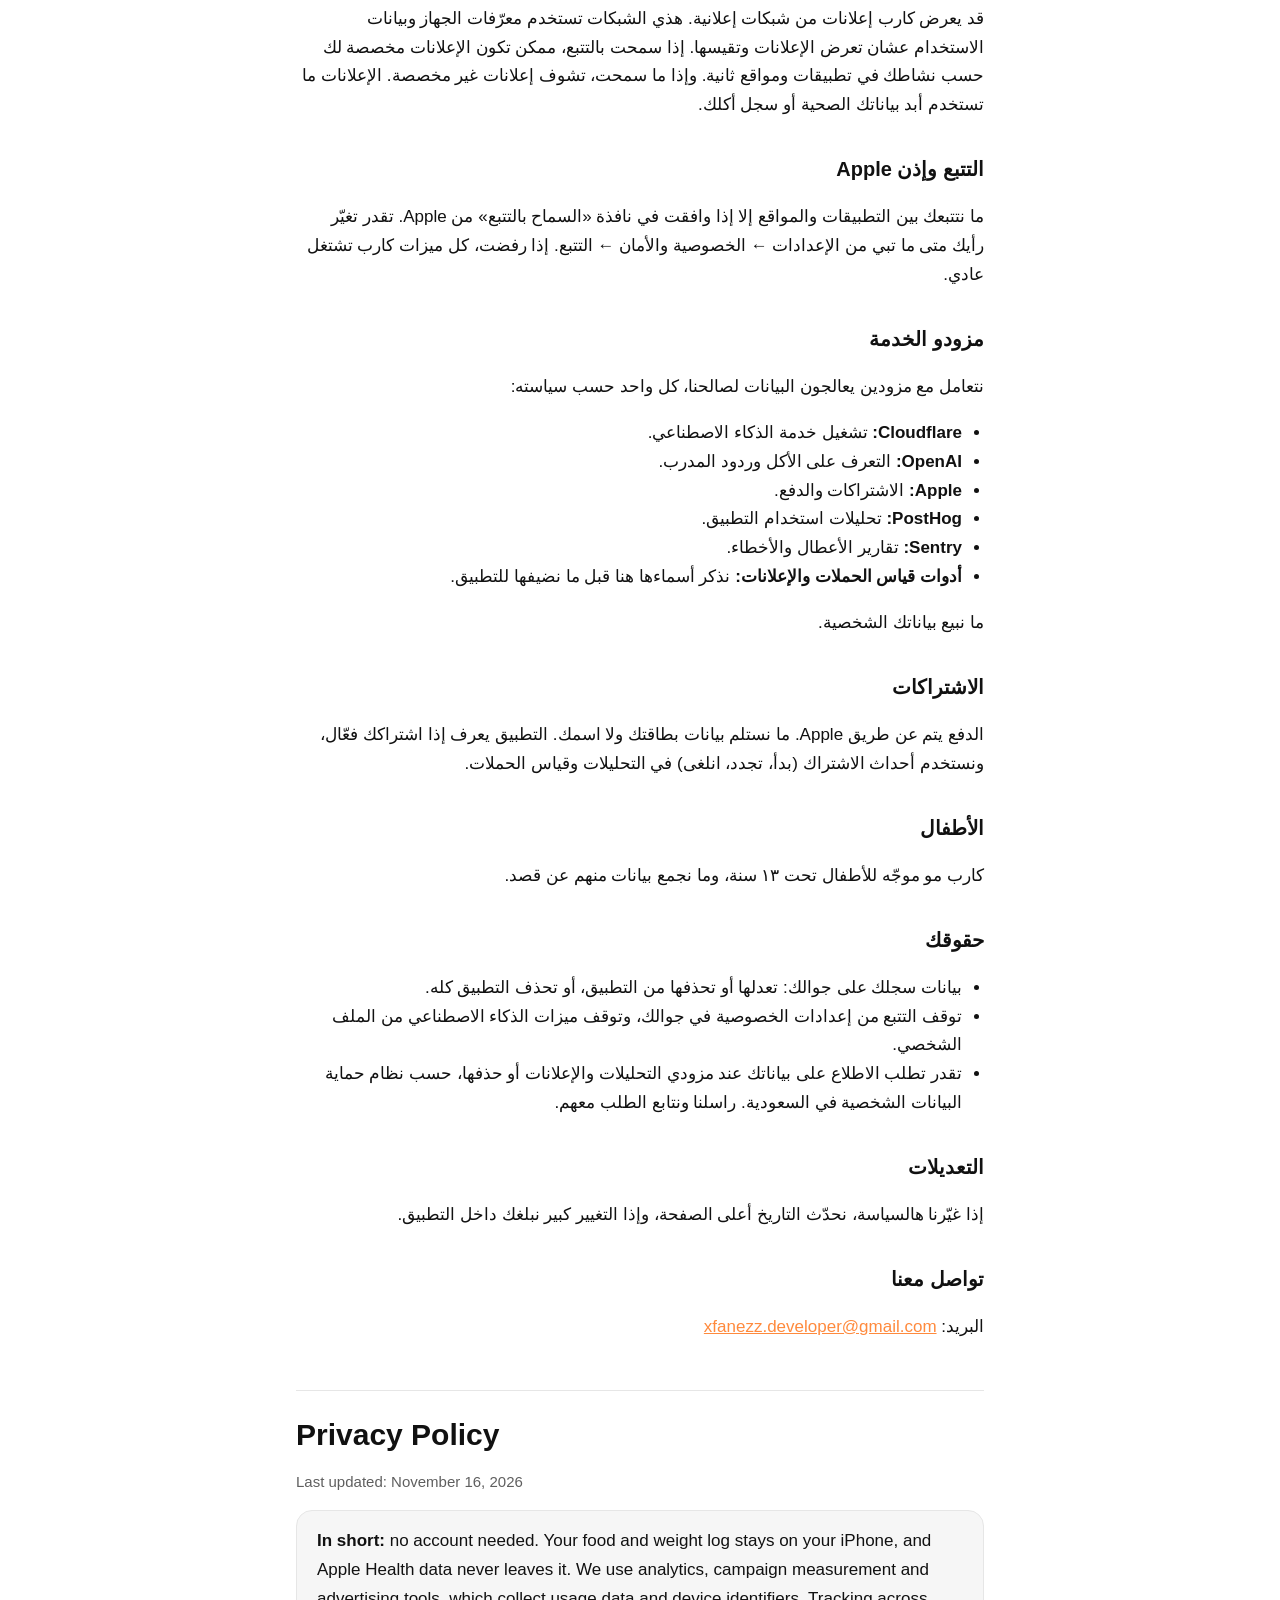
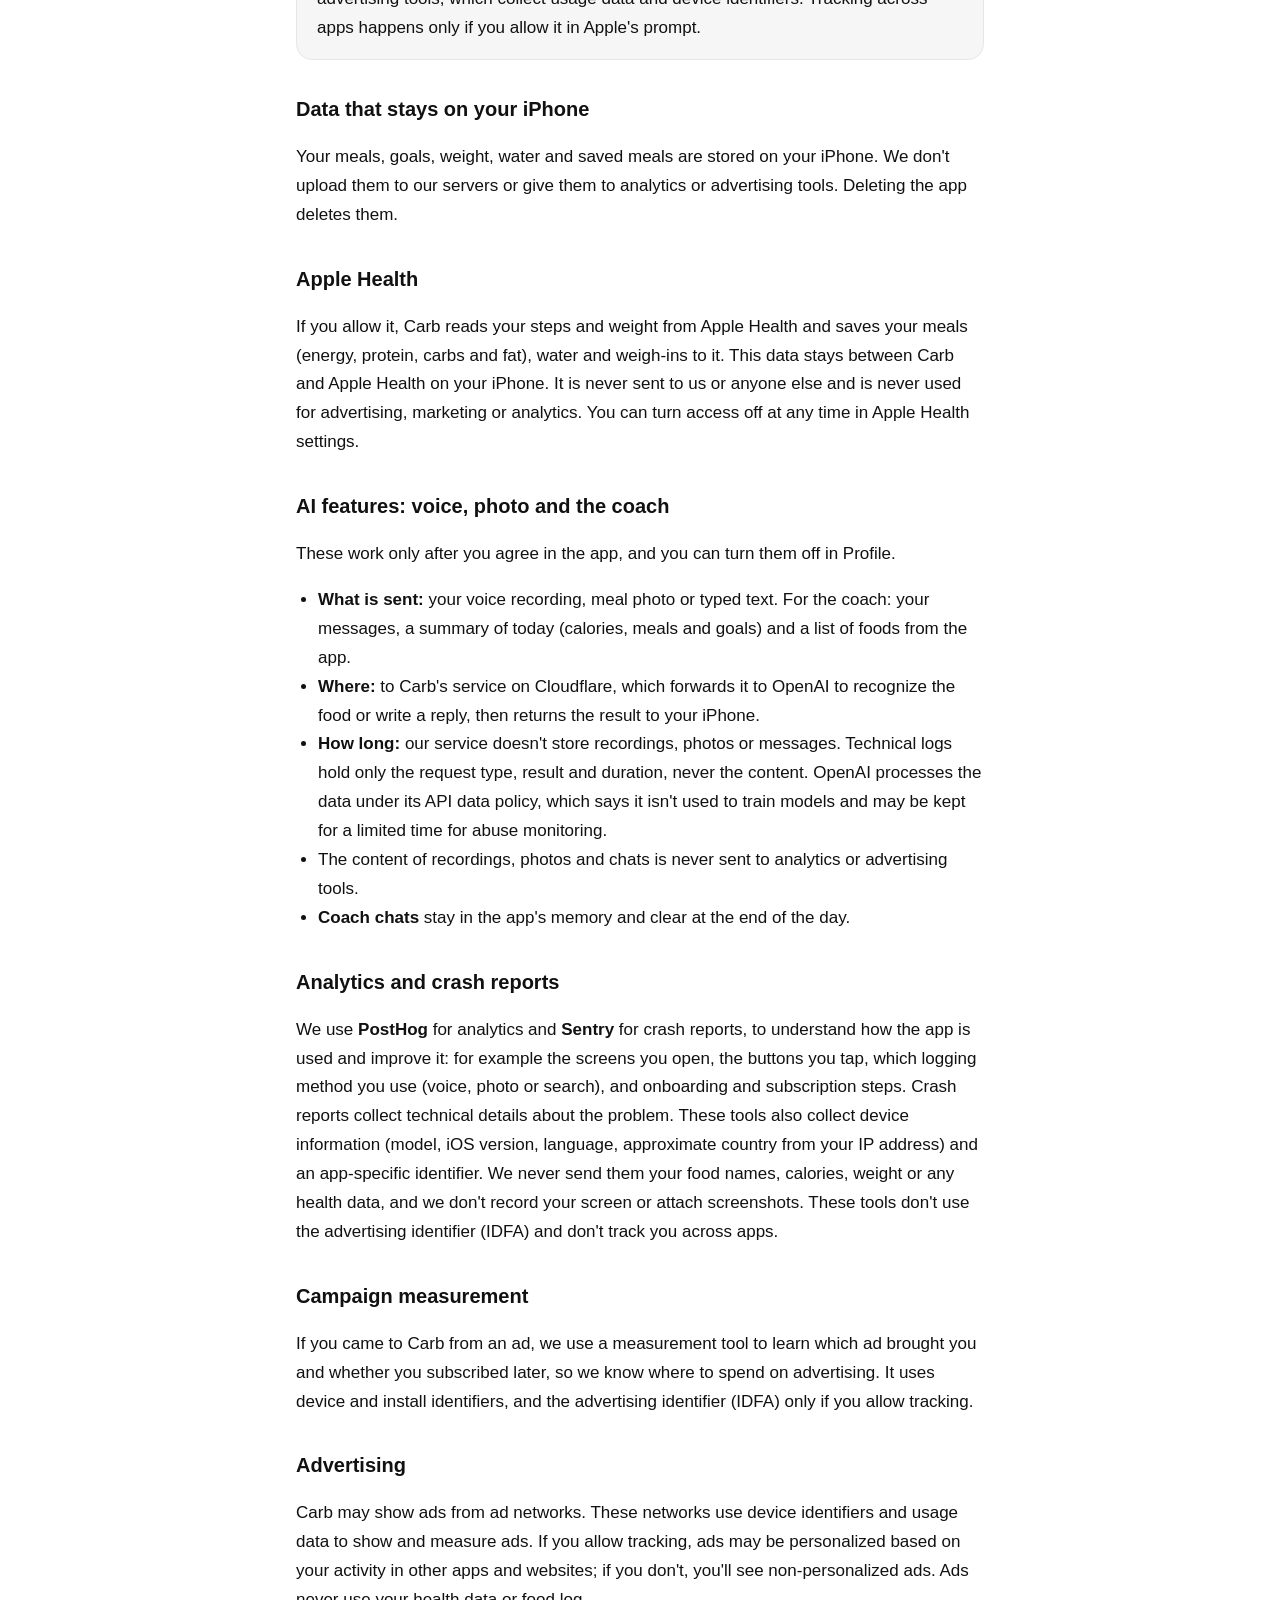
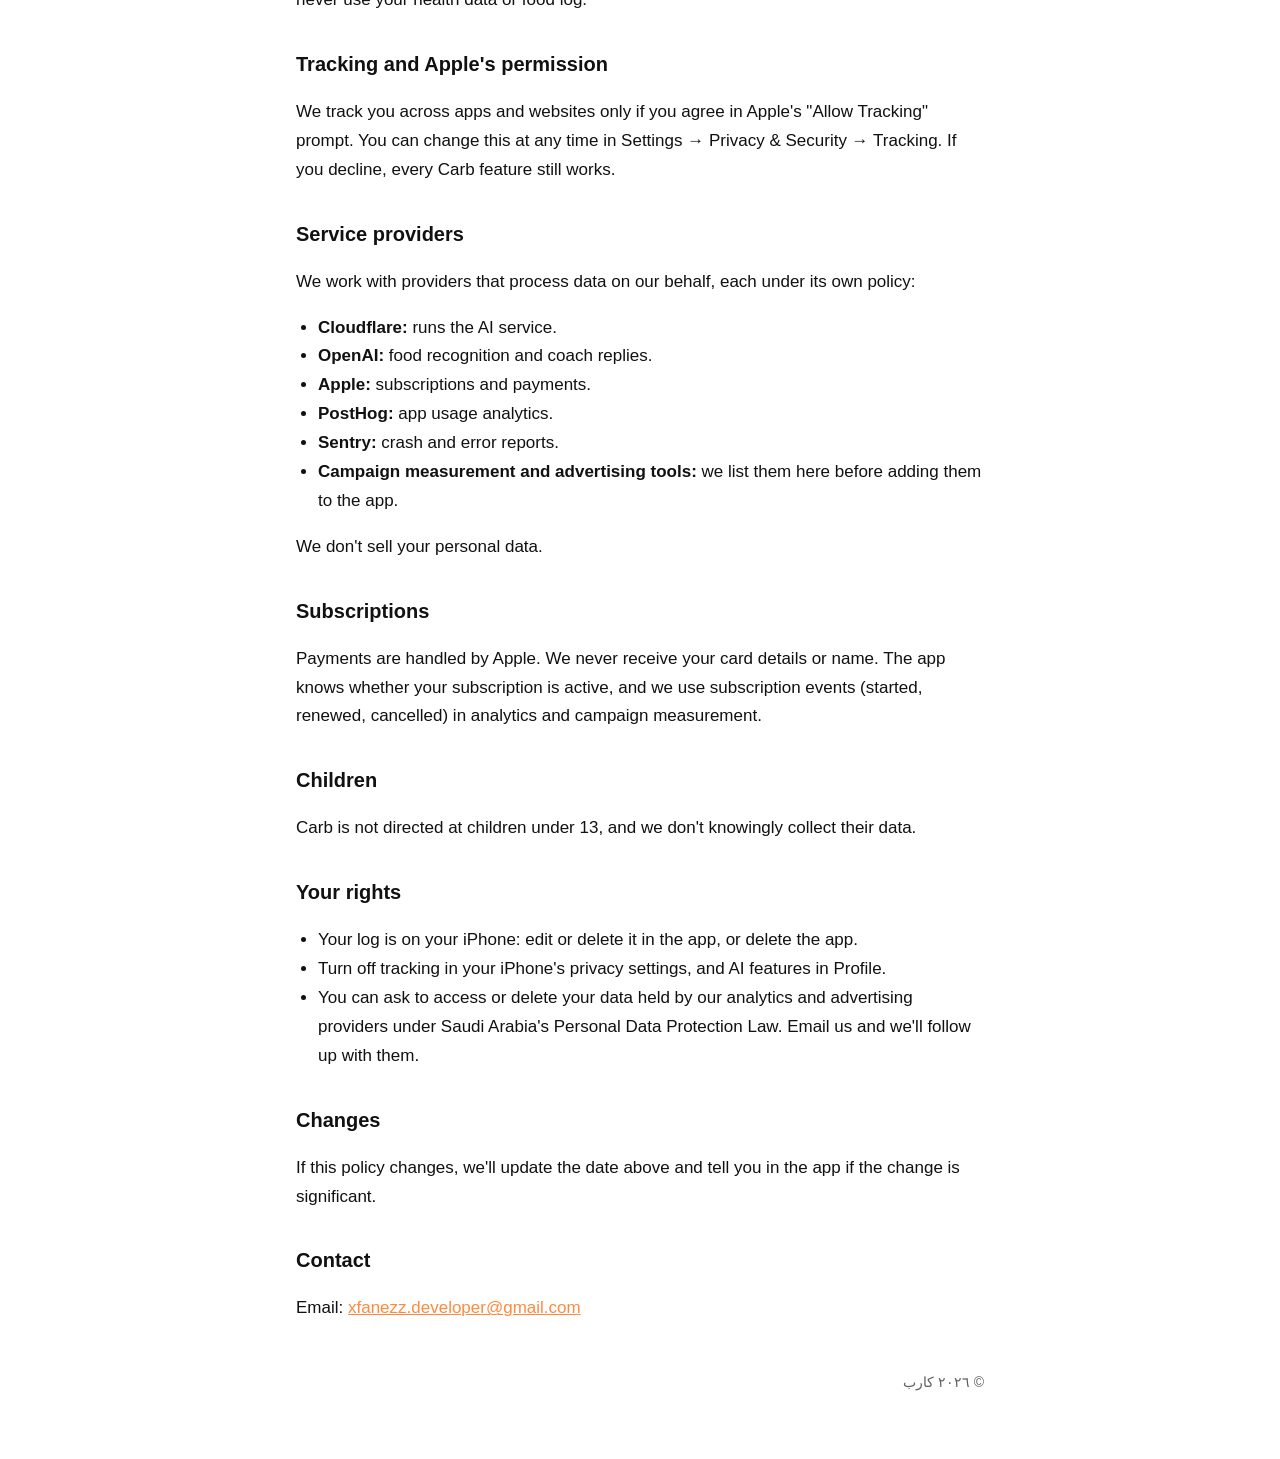
==== commit 2faca1c9: "Privacy policy: name PostHog and Sentry Co-Authored-By: Claude Opus 5.5 <noreply@anthropic.com>" ====
--- a/privacy/index.html
+++ b/privacy/index.html
@@ -38,7 +38,7 @@
 </ul>
 
 <h2>التحليلات وتقارير الأعطال</h2>
-<p>نستخدم أدوات تحليلات عشان نفهم كيف ينستخدم التطبيق ونحسّنه، مثل: الشاشات اللي تفتحها، الأزرار اللي تضغطها، طريقة التسجيل اللي تستخدمها (صوت أو صورة أو بحث)، ومراحل التسجيل الأولى والاشتراك. وتقارير الأعطال تجمع معلومات تقنية عن الخلل. هذي الأدوات تجمع معها معلومات عن الجهاز (الموديل، نسخة iOS، اللغة، الدولة التقريبية من عنوان IP) ومعرّف خاص بالتطبيق. ما نرسل لها أسماء أكلاتك ولا سعراتك ولا وزنك ولا أي بيانات صحية.</p>
+<p>نستخدم <strong>PostHog</strong> للتحليلات و<strong>Sentry</strong> لتقارير الأعطال، عشان نفهم كيف ينستخدم التطبيق ونحسّنه، مثل: الشاشات اللي تفتحها، الأزرار اللي تضغطها، طريقة التسجيل اللي تستخدمها (صوت أو صورة أو بحث)، ومراحل التسجيل الأولى والاشتراك. وتقارير الأعطال تجمع معلومات تقنية عن الخلل. هذي الأدوات تجمع معها معلومات عن الجهاز (الموديل، نسخة iOS، اللغة، الدولة التقريبية من عنوان IP) ومعرّف خاص بالتطبيق. ما نرسل لها أسماء أكلاتك ولا سعراتك ولا وزنك ولا أي بيانات صحية، وما نسجل الشاشة ولا نرفق صور منها. هذي الأدوات ما تستخدم معرّف الإعلانات (IDFA) وما تتبعك بين التطبيقات.</p>
 
 <h2>قياس الحملات الإعلانية</h2>
 <p>إذا وصلت لكارب من إعلان، نستخدم أداة قياس عشان نعرف أي إعلان جابك، وإذا اشتركت بعدها. هذا يساعدنا نعرف وين نصرف على الإعلانات. الأداة تستخدم معرّفات الجهاز ومعلومات التثبيت، ومعرّف الإعلانات (IDFA) بس إذا سمحت بالتتبع.</p>
@@ -55,7 +55,9 @@
   <li><strong>Cloudflare:</strong> تشغيل خدمة الذكاء الاصطناعي.</li>
   <li><strong>OpenAI:</strong> التعرف على الأكل وردود المدرب.</li>
   <li><strong>Apple:</strong> الاشتراكات والدفع.</li>
-  <li><strong>أدوات التحليلات وتقارير الأعطال وقياس الحملات والإعلانات:</strong> نذكر أسماءها هنا قبل ما نضيفها للتطبيق.</li>
+  <li><strong>PostHog:</strong> تحليلات استخدام التطبيق.</li>
+  <li><strong>Sentry:</strong> تقارير الأعطال والأخطاء.</li>
+  <li><strong>أدوات قياس الحملات والإعلانات:</strong> نذكر أسماءها هنا قبل ما نضيفها للتطبيق.</li>
 </ul>
 <p>ما نبيع بياناتك الشخصية.</p>
 
@@ -103,7 +105,7 @@
 </ul>
 
 <h2>Analytics and crash reports</h2>
-<p>We use analytics tools to understand how the app is used and improve it: for example the screens you open, the buttons you tap, which logging method you use (voice, photo or search), and onboarding and subscription steps. Crash reports collect technical details about the problem. These tools also collect device information (model, iOS version, language, approximate country from your IP address) and an app-specific identifier. We never send them your food names, calories, weight or any health data.</p>
+<p>We use <strong>PostHog</strong> for analytics and <strong>Sentry</strong> for crash reports, to understand how the app is used and improve it: for example the screens you open, the buttons you tap, which logging method you use (voice, photo or search), and onboarding and subscription steps. Crash reports collect technical details about the problem. These tools also collect device information (model, iOS version, language, approximate country from your IP address) and an app-specific identifier. We never send them your food names, calories, weight or any health data, and we don't record your screen or attach screenshots. These tools don't use the advertising identifier (IDFA) and don't track you across apps.</p>
 
 <h2>Campaign measurement</h2>
 <p>If you came to Carb from an ad, we use a measurement tool to learn which ad brought you and whether you subscribed later, so we know where to spend on advertising. It uses device and install identifiers, and the advertising identifier (IDFA) only if you allow tracking.</p>
@@ -120,7 +122,9 @@
   <li><strong>Cloudflare:</strong> runs the AI service.</li>
   <li><strong>OpenAI:</strong> food recognition and coach replies.</li>
   <li><strong>Apple:</strong> subscriptions and payments.</li>
-  <li><strong>Analytics, crash reporting, campaign measurement and advertising tools:</strong> we list them here before adding them to the app.</li>
+  <li><strong>PostHog:</strong> app usage analytics.</li>
+  <li><strong>Sentry:</strong> crash and error reports.</li>
+  <li><strong>Campaign measurement and advertising tools:</strong> we list them here before adding them to the app.</li>
 </ul>
 <p>We don't sell your personal data.</p>
 
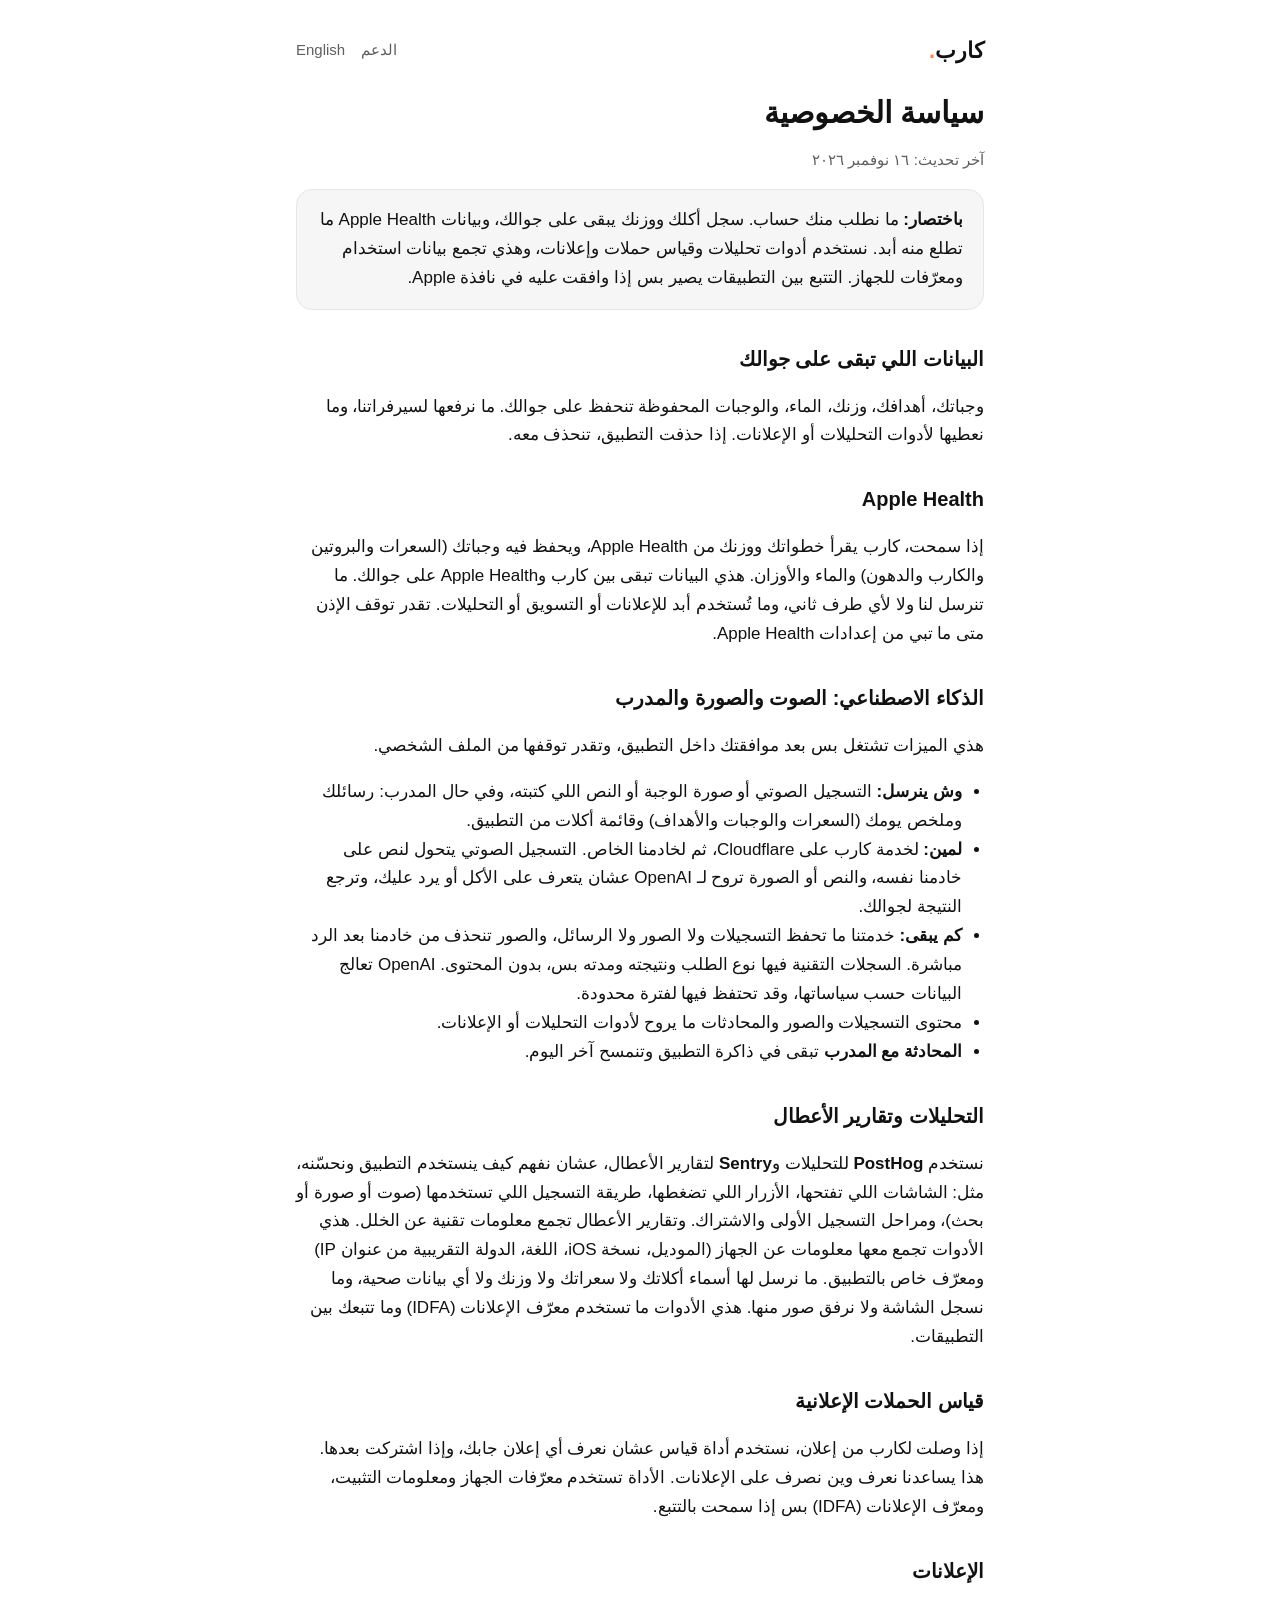
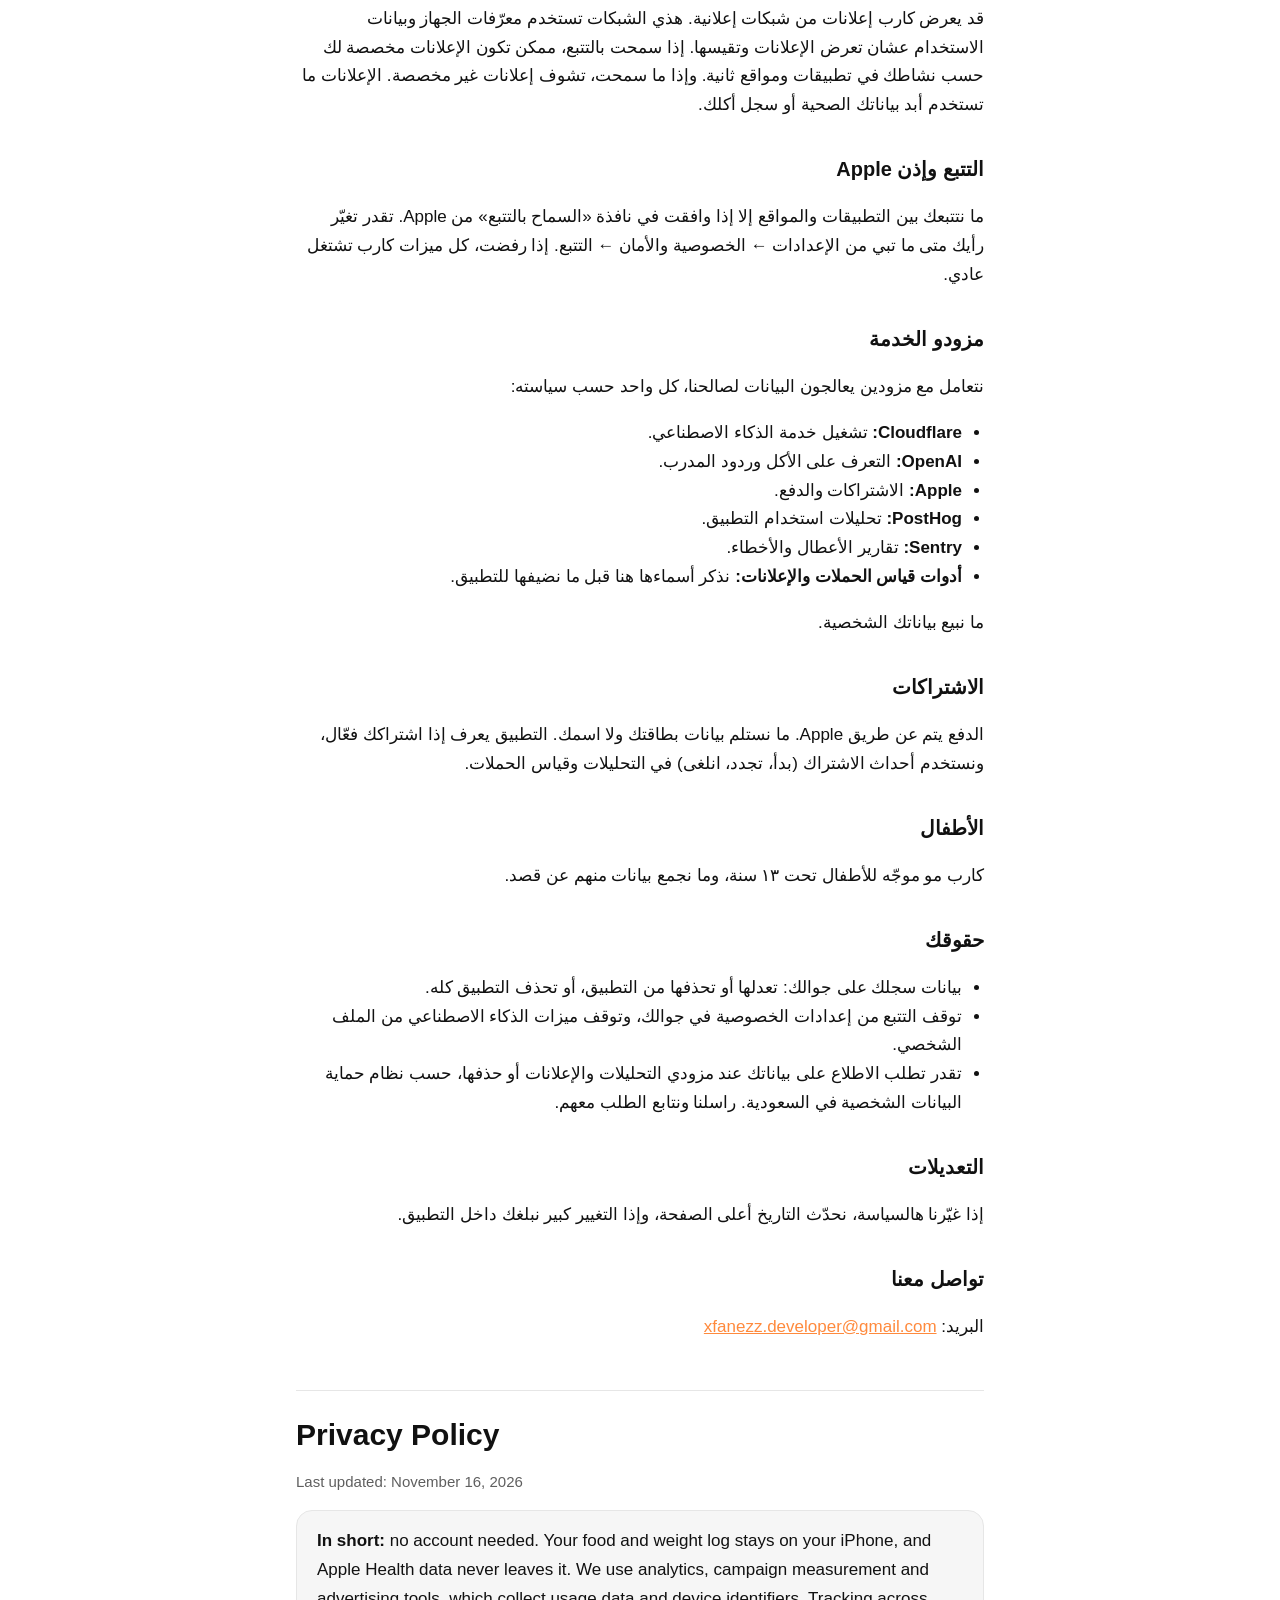
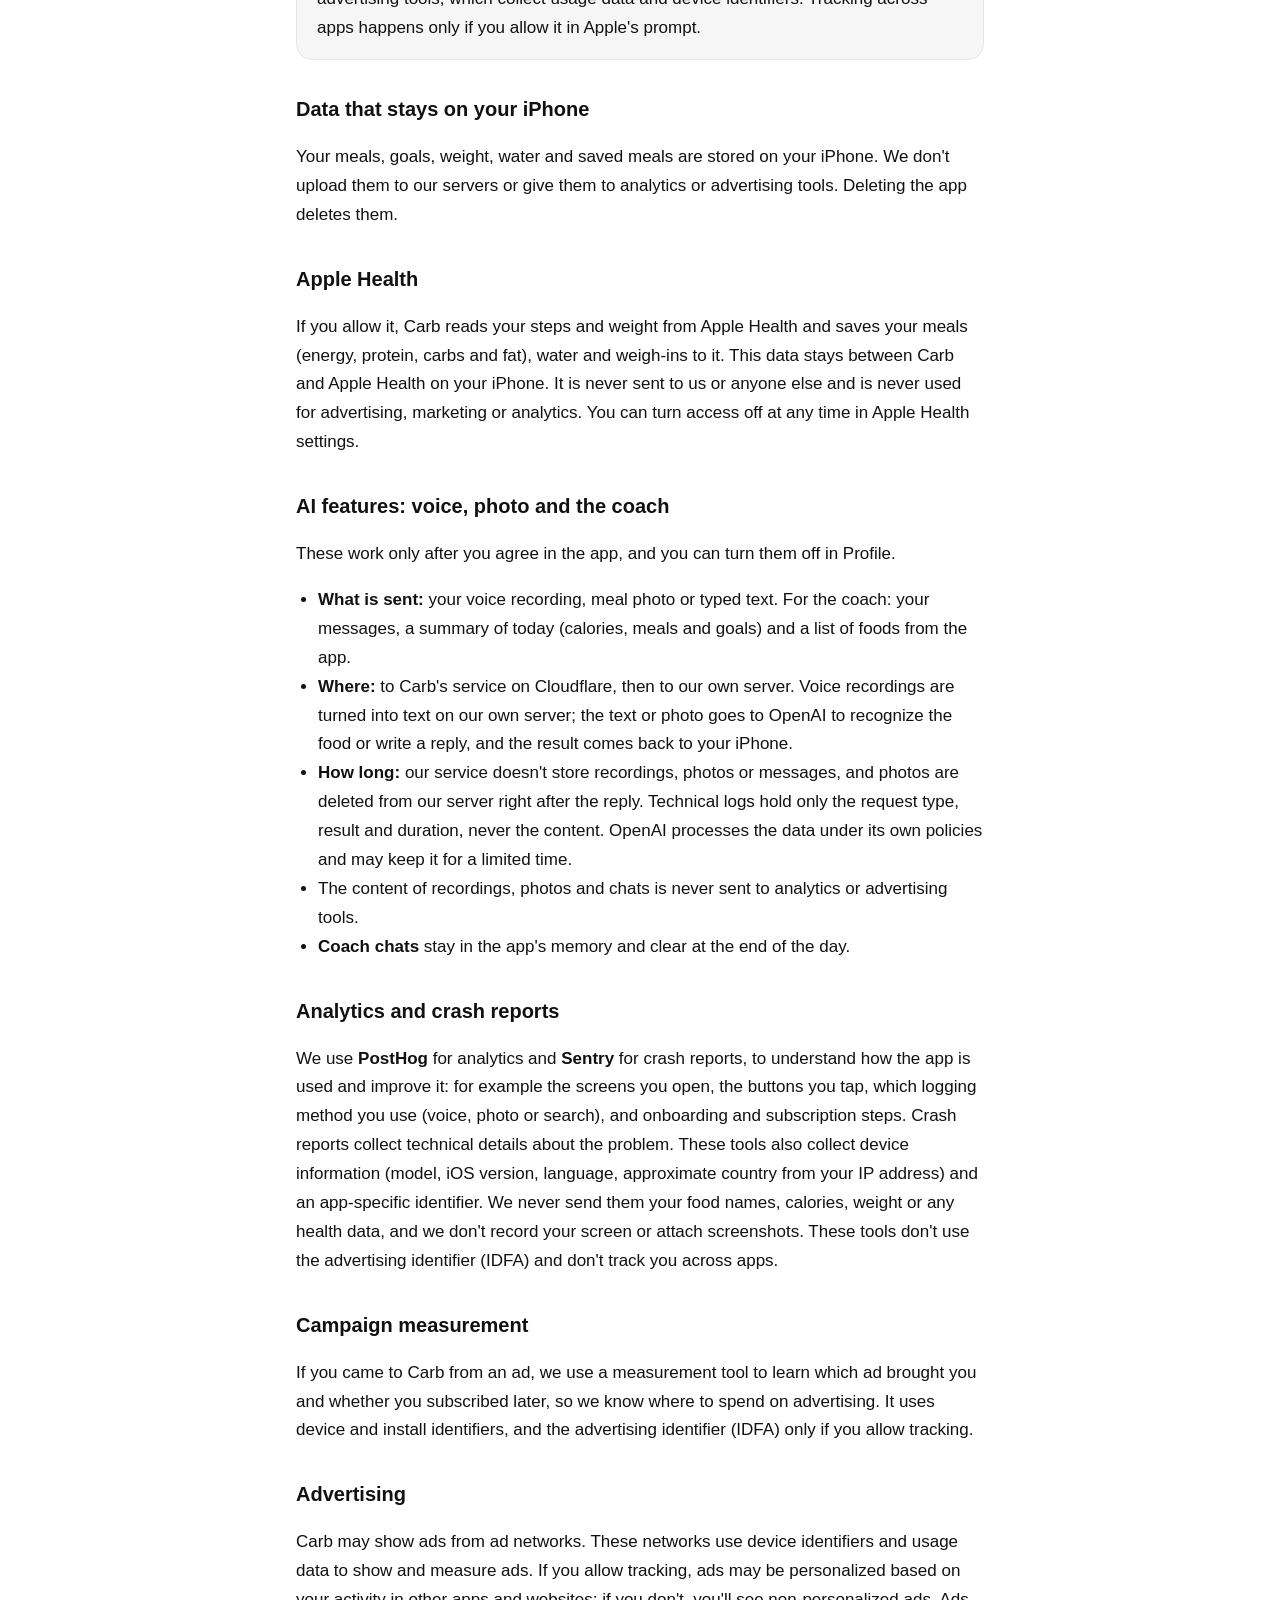
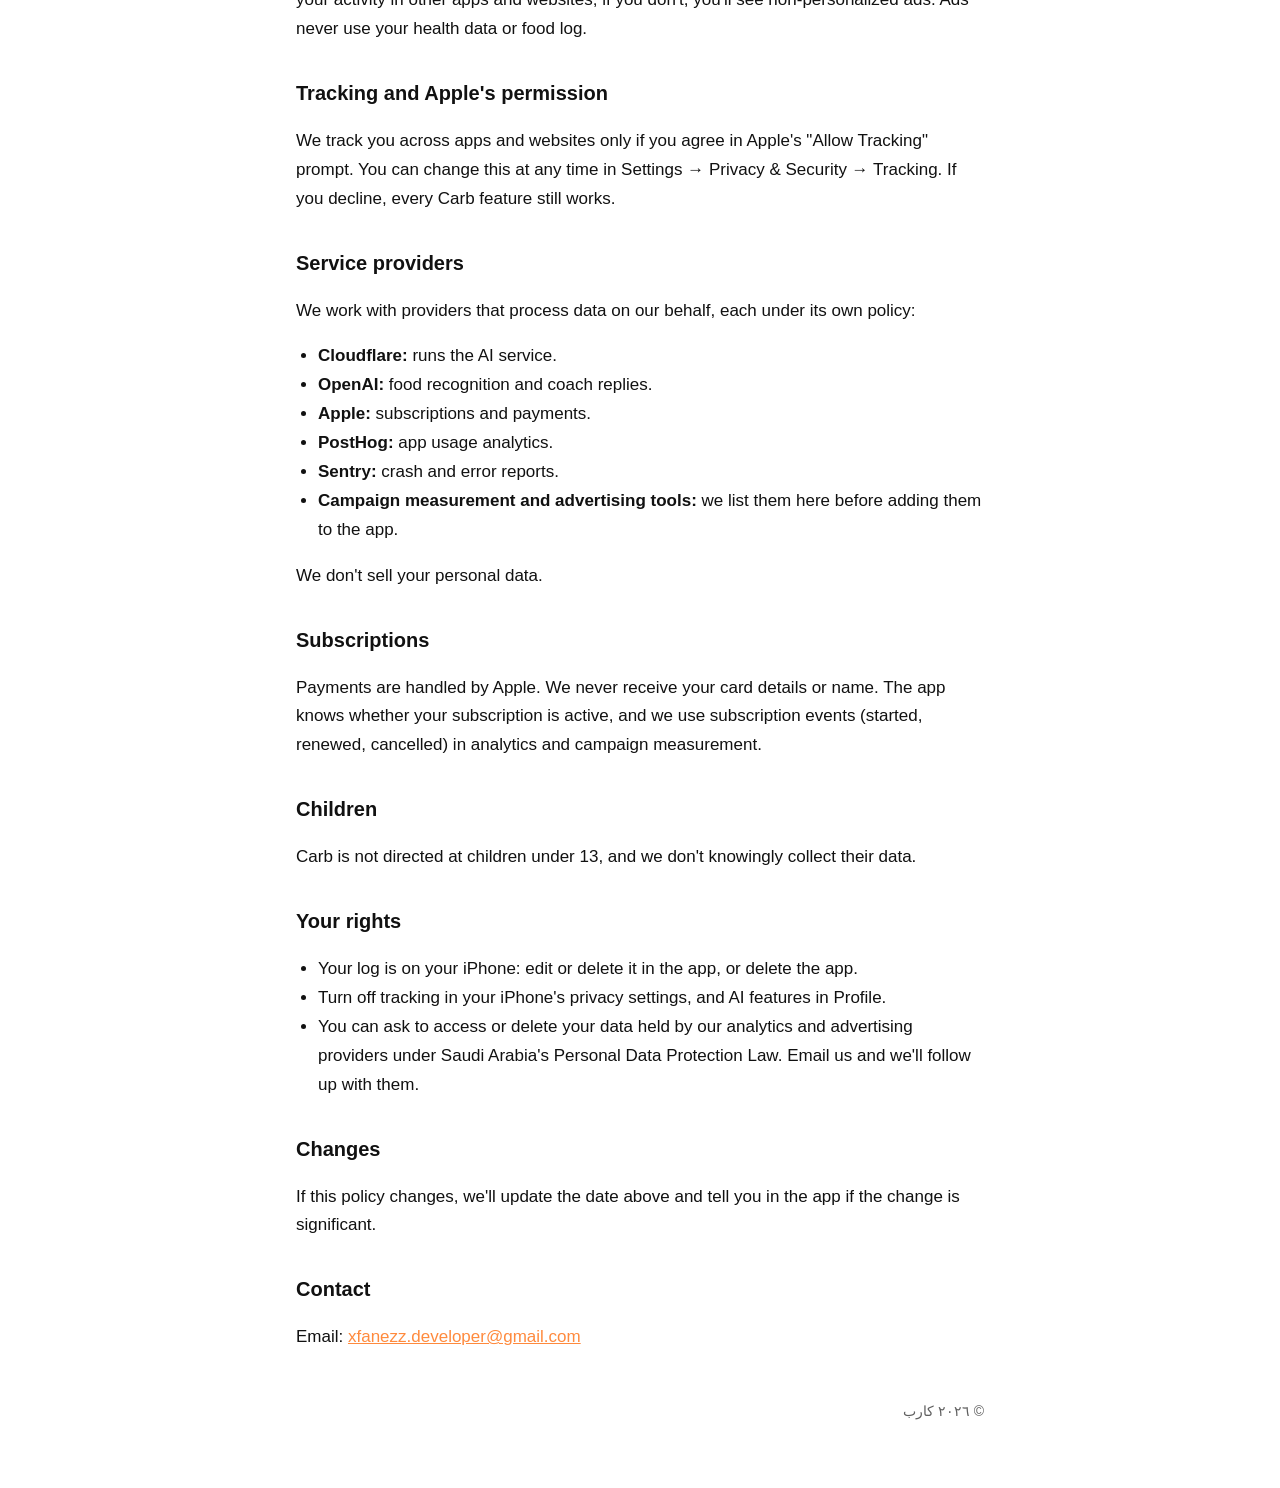
==== commit 72eb3954: "Privacy: AI now runs through our own server Co-Authored-By: Claude Opus 5.5 <noreply@anthropic.com>" ====
--- a/privacy/index.html
+++ b/privacy/index.html
@@ -31,8 +31,8 @@
 <p>هذي الميزات تشتغل بس بعد موافقتك داخل التطبيق، وتقدر توقفها من الملف الشخصي.</p>
 <ul>
   <li><strong>وش ينرسل:</strong> التسجيل الصوتي أو صورة الوجبة أو النص اللي كتبته، وفي حال المدرب: رسائلك وملخص يومك (السعرات والوجبات والأهداف) وقائمة أكلات من التطبيق.</li>
-  <li><strong>لمين:</strong> لخدمة كارب على Cloudflare، وهي ترسله لـ OpenAI عشان يتعرف على الأكل أو يرد عليك، وترجع النتيجة لجوالك.</li>
-  <li><strong>كم يبقى:</strong> خدمتنا ما تحفظ التسجيلات ولا الصور ولا الرسائل. السجلات التقنية فيها نوع الطلب ونتيجته ومدته بس، بدون المحتوى. OpenAI تعالج البيانات حسب سياسة بيانات الـ API عندها، وهي تقول إنها ما تستخدمها لتدريب نماذجها، وقد تحتفظ فيها لفترة محدودة لمراقبة إساءة الاستخدام.</li>
+  <li><strong>لمين:</strong> لخدمة كارب على Cloudflare، ثم لخادمنا الخاص. التسجيل الصوتي يتحول لنص على خادمنا نفسه، والنص أو الصورة تروح لـ OpenAI عشان يتعرف على الأكل أو يرد عليك، وترجع النتيجة لجوالك.</li>
+  <li><strong>كم يبقى:</strong> خدمتنا ما تحفظ التسجيلات ولا الصور ولا الرسائل، والصور تنحذف من خادمنا بعد الرد مباشرة. السجلات التقنية فيها نوع الطلب ونتيجته ومدته بس، بدون المحتوى. OpenAI تعالج البيانات حسب سياساتها، وقد تحتفظ فيها لفترة محدودة.</li>
   <li>محتوى التسجيلات والصور والمحادثات ما يروح لأدوات التحليلات أو الإعلانات.</li>
   <li><strong>المحادثة مع المدرب</strong> تبقى في ذاكرة التطبيق وتنمسح آخر اليوم.</li>
 </ul>
@@ -98,8 +98,8 @@
 <p>These work only after you agree in the app, and you can turn them off in Profile.</p>
 <ul>
   <li><strong>What is sent:</strong> your voice recording, meal photo or typed text. For the coach: your messages, a summary of today (calories, meals and goals) and a list of foods from the app.</li>
-  <li><strong>Where:</strong> to Carb's service on Cloudflare, which forwards it to OpenAI to recognize the food or write a reply, then returns the result to your iPhone.</li>
-  <li><strong>How long:</strong> our service doesn't store recordings, photos or messages. Technical logs hold only the request type, result and duration, never the content. OpenAI processes the data under its API data policy, which says it isn't used to train models and may be kept for a limited time for abuse monitoring.</li>
+  <li><strong>Where:</strong> to Carb's service on Cloudflare, then to our own server. Voice recordings are turned into text on our own server; the text or photo goes to OpenAI to recognize the food or write a reply, and the result comes back to your iPhone.</li>
+  <li><strong>How long:</strong> our service doesn't store recordings, photos or messages, and photos are deleted from our server right after the reply. Technical logs hold only the request type, result and duration, never the content. OpenAI processes the data under its own policies and may keep it for a limited time.</li>
   <li>The content of recordings, photos and chats is never sent to analytics or advertising tools.</li>
   <li><strong>Coach chats</strong> stay in the app's memory and clear at the end of the day.</li>
 </ul>
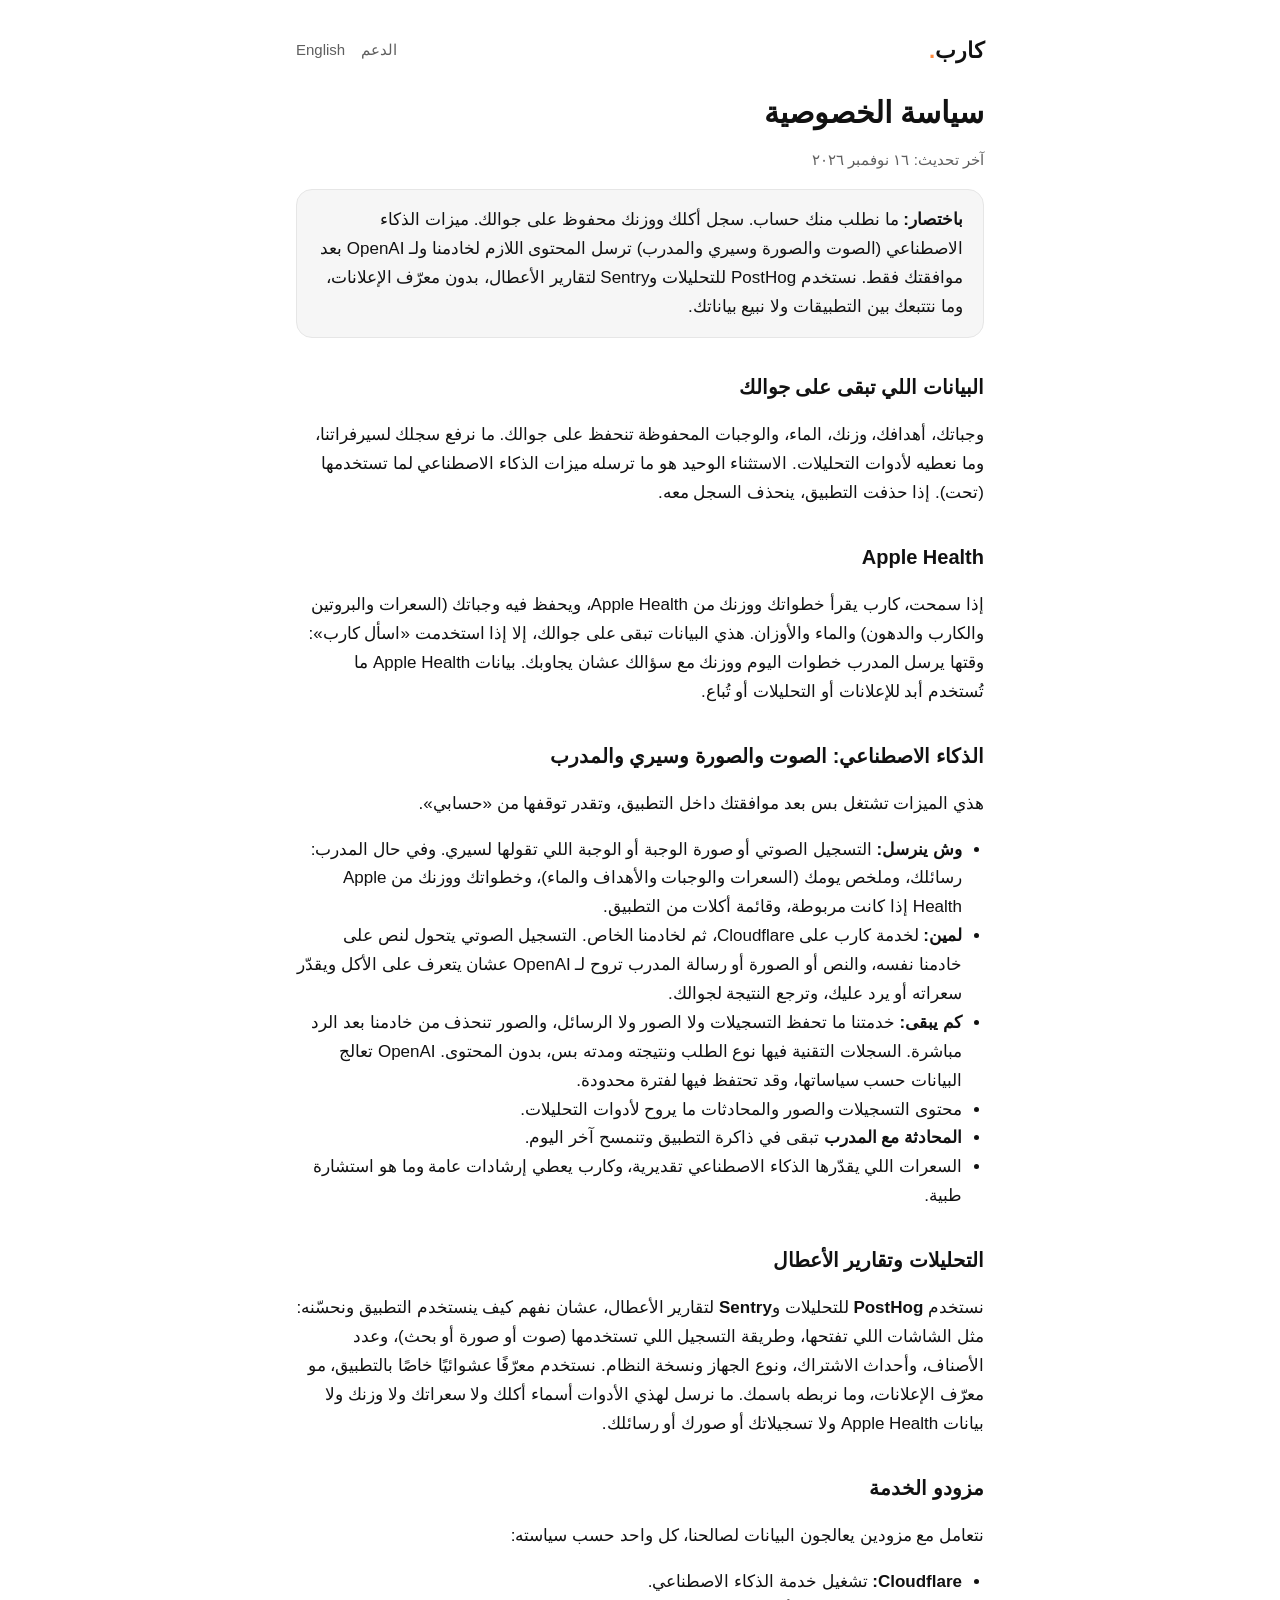
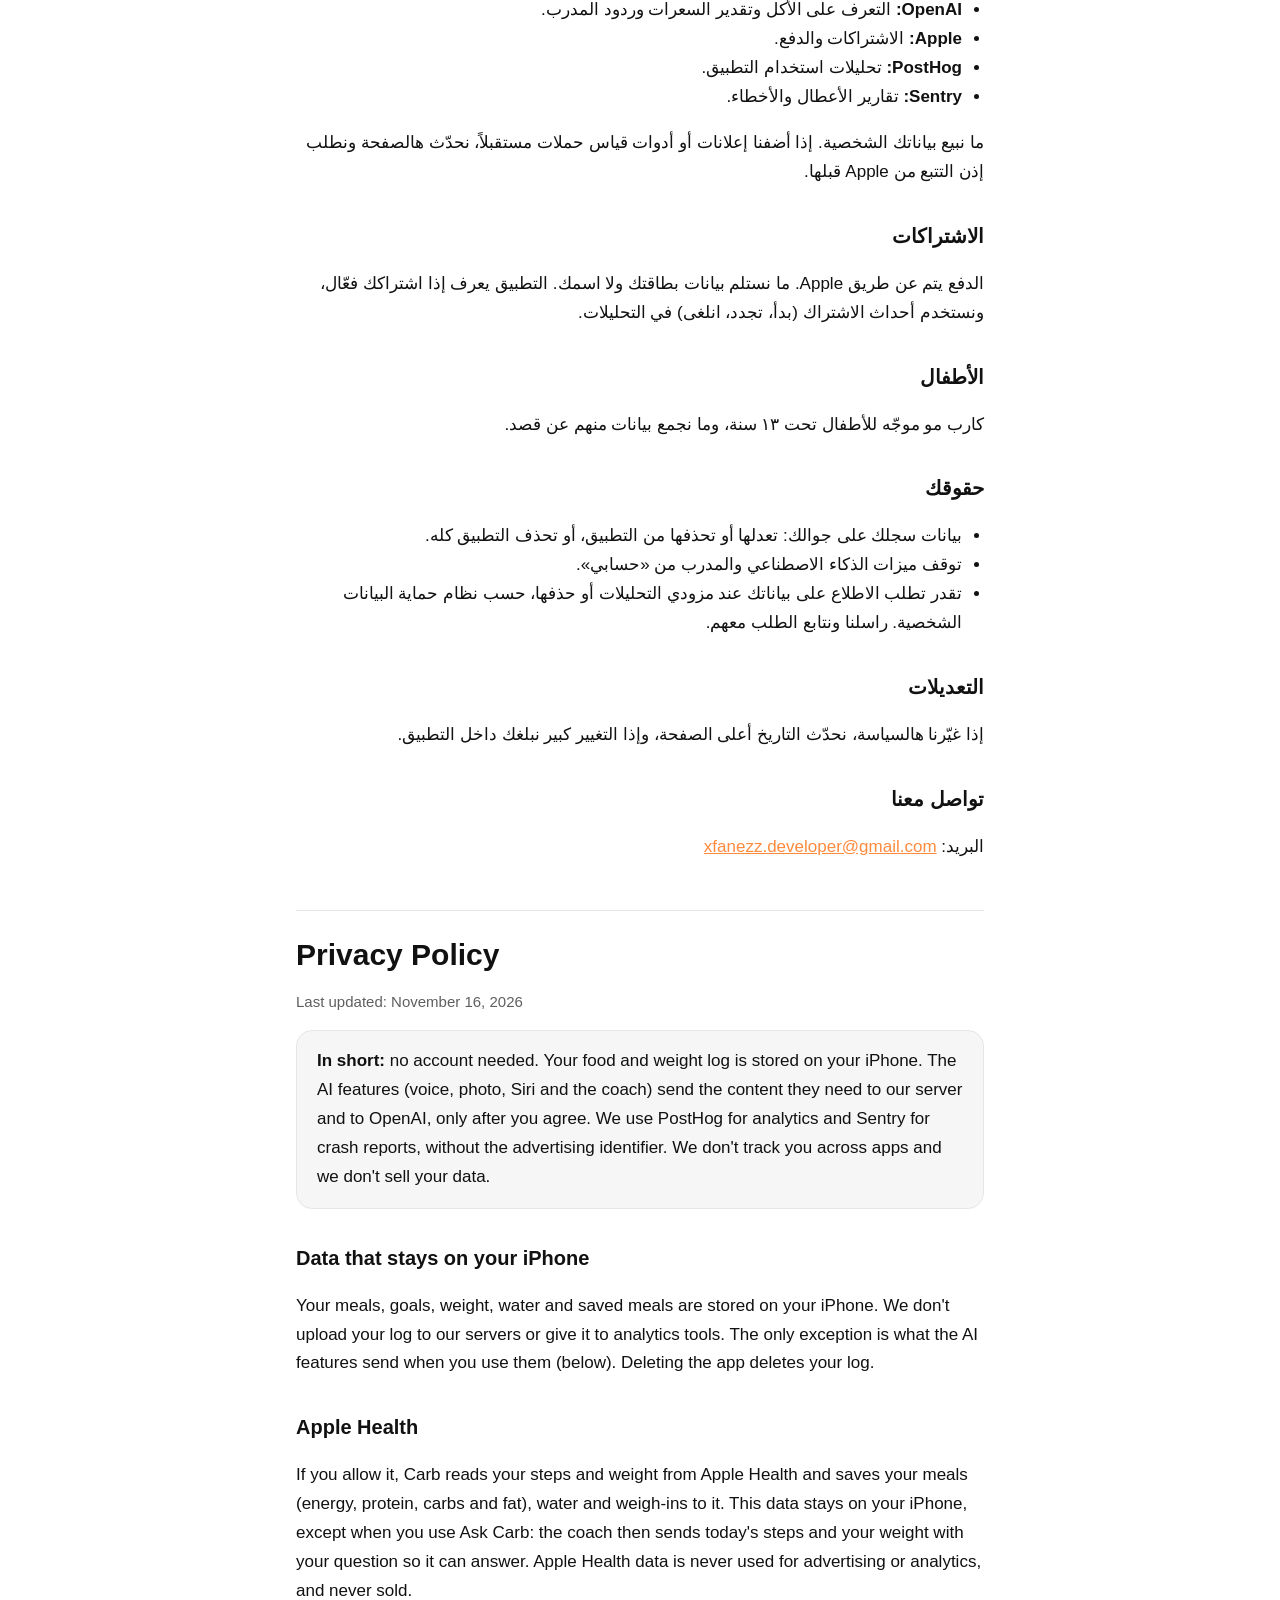
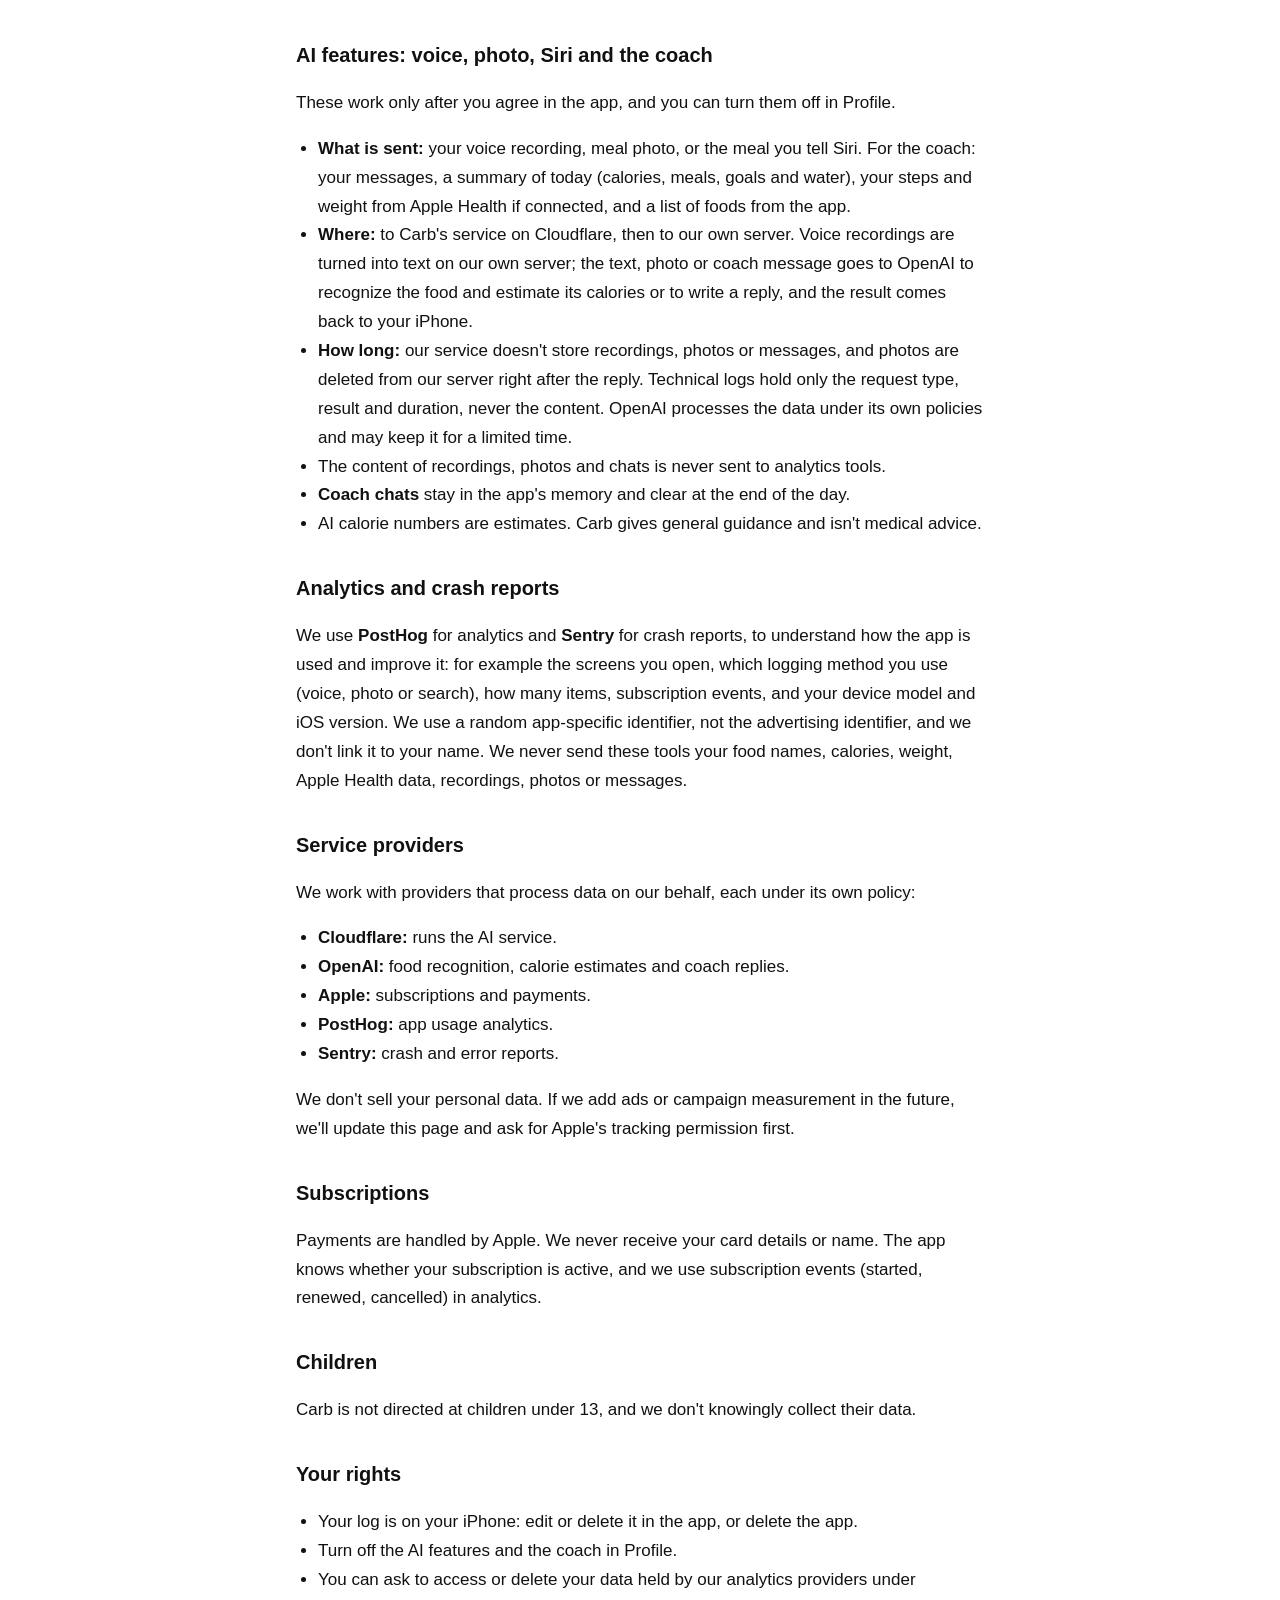
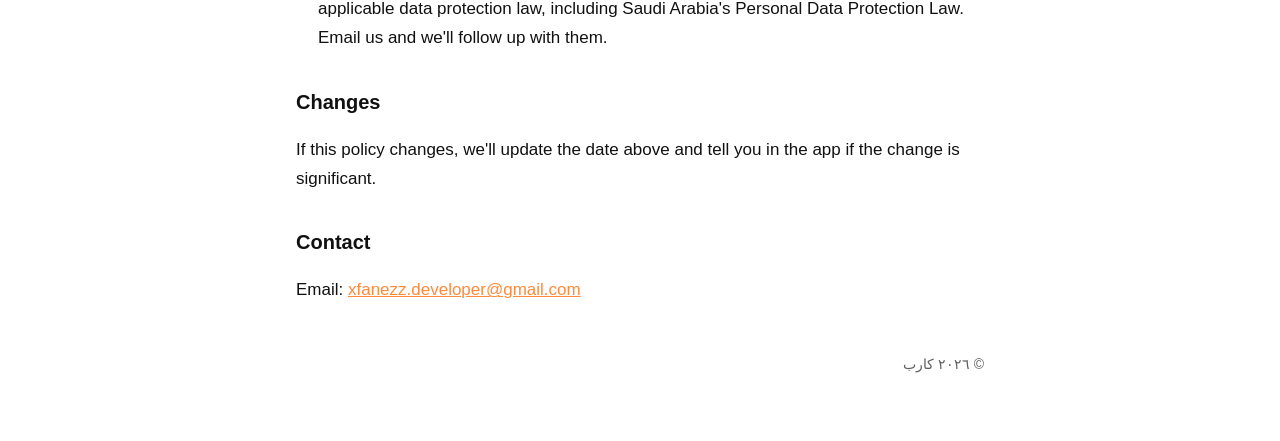
==== commit 08c2f304: "Privacy: match the app exactly (AI consent, coach Health data, no ads yet) Co-Authored-By: Claude Op" ====
--- a/privacy/index.html
+++ b/privacy/index.html
@@ -18,51 +18,42 @@
 <p class="muted">آخر تحديث: ١٦ نوفمبر ٢٠٢٦</p>
 
 <div class="card">
-  <strong>باختصار:</strong> ما نطلب منك حساب. سجل أكلك ووزنك يبقى على جوالك، وبيانات Apple Health ما تطلع منه أبد. نستخدم أدوات تحليلات وقياس حملات وإعلانات، وهذي تجمع بيانات استخدام ومعرّفات للجهاز. التتبع بين التطبيقات يصير بس إذا وافقت عليه في نافذة Apple.
+  <strong>باختصار:</strong> ما نطلب منك حساب. سجل أكلك ووزنك محفوظ على جوالك. ميزات الذكاء الاصطناعي (الصوت والصورة وسيري والمدرب) ترسل المحتوى اللازم لخادمنا ولـ OpenAI بعد موافقتك فقط. نستخدم PostHog للتحليلات وSentry لتقارير الأعطال، بدون معرّف الإعلانات، وما نتتبعك بين التطبيقات ولا نبيع بياناتك.
 </div>
 
 <h2>البيانات اللي تبقى على جوالك</h2>
-<p>وجباتك، أهدافك، وزنك، الماء، والوجبات المحفوظة تنحفظ على جوالك. ما نرفعها لسيرفراتنا، وما نعطيها لأدوات التحليلات أو الإعلانات. إذا حذفت التطبيق، تنحذف معه.</p>
+<p>وجباتك، أهدافك، وزنك، الماء، والوجبات المحفوظة تنحفظ على جوالك. ما نرفع سجلك لسيرفراتنا، وما نعطيه لأدوات التحليلات. الاستثناء الوحيد هو ما ترسله ميزات الذكاء الاصطناعي لما تستخدمها (تحت). إذا حذفت التطبيق، ينحذف السجل معه.</p>
 
 <h2>Apple Health</h2>
-<p>إذا سمحت، كارب يقرأ خطواتك ووزنك من Apple Health، ويحفظ فيه وجباتك (السعرات والبروتين والكارب والدهون) والماء والأوزان. هذي البيانات تبقى بين كارب وApple Health على جوالك. ما تنرسل لنا ولا لأي طرف ثاني، وما تُستخدم أبد للإعلانات أو التسويق أو التحليلات. تقدر توقف الإذن متى ما تبي من إعدادات Apple Health.</p>
+<p>إذا سمحت، كارب يقرأ خطواتك ووزنك من Apple Health، ويحفظ فيه وجباتك (السعرات والبروتين والكارب والدهون) والماء والأوزان. هذي البيانات تبقى على جوالك، إلا إذا استخدمت «اسأل كارب»: وقتها يرسل المدرب خطوات اليوم ووزنك مع سؤالك عشان يجاوبك. بيانات Apple Health ما تُستخدم أبد للإعلانات أو التحليلات أو تُباع.</p>
 
-<h2>الذكاء الاصطناعي: الصوت والصورة والمدرب</h2>
-<p>هذي الميزات تشتغل بس بعد موافقتك داخل التطبيق، وتقدر توقفها من الملف الشخصي.</p>
+<h2>الذكاء الاصطناعي: الصوت والصورة وسيري والمدرب</h2>
+<p>هذي الميزات تشتغل بس بعد موافقتك داخل التطبيق، وتقدر توقفها من «حسابي».</p>
 <ul>
-  <li><strong>وش ينرسل:</strong> التسجيل الصوتي أو صورة الوجبة أو النص اللي كتبته، وفي حال المدرب: رسائلك وملخص يومك (السعرات والوجبات والأهداف) وقائمة أكلات من التطبيق.</li>
-  <li><strong>لمين:</strong> لخدمة كارب على Cloudflare، ثم لخادمنا الخاص. التسجيل الصوتي يتحول لنص على خادمنا نفسه، والنص أو الصورة تروح لـ OpenAI عشان يتعرف على الأكل أو يرد عليك، وترجع النتيجة لجوالك.</li>
+  <li><strong>وش ينرسل:</strong> التسجيل الصوتي أو صورة الوجبة أو الوجبة اللي تقولها لسيري. وفي حال المدرب: رسائلك، وملخص يومك (السعرات والوجبات والأهداف والماء)، وخطواتك ووزنك من Apple Health إذا كانت مربوطة، وقائمة أكلات من التطبيق.</li>
+  <li><strong>لمين:</strong> لخدمة كارب على Cloudflare، ثم لخادمنا الخاص. التسجيل الصوتي يتحول لنص على خادمنا نفسه، والنص أو الصورة أو رسالة المدرب تروح لـ OpenAI عشان يتعرف على الأكل ويقدّر سعراته أو يرد عليك، وترجع النتيجة لجوالك.</li>
   <li><strong>كم يبقى:</strong> خدمتنا ما تحفظ التسجيلات ولا الصور ولا الرسائل، والصور تنحذف من خادمنا بعد الرد مباشرة. السجلات التقنية فيها نوع الطلب ونتيجته ومدته بس، بدون المحتوى. OpenAI تعالج البيانات حسب سياساتها، وقد تحتفظ فيها لفترة محدودة.</li>
-  <li>محتوى التسجيلات والصور والمحادثات ما يروح لأدوات التحليلات أو الإعلانات.</li>
+  <li>محتوى التسجيلات والصور والمحادثات ما يروح لأدوات التحليلات.</li>
   <li><strong>المحادثة مع المدرب</strong> تبقى في ذاكرة التطبيق وتنمسح آخر اليوم.</li>
+  <li>السعرات اللي يقدّرها الذكاء الاصطناعي تقديرية، وكارب يعطي إرشادات عامة وما هو استشارة طبية.</li>
 </ul>
 
 <h2>التحليلات وتقارير الأعطال</h2>
-<p>نستخدم <strong>PostHog</strong> للتحليلات و<strong>Sentry</strong> لتقارير الأعطال، عشان نفهم كيف ينستخدم التطبيق ونحسّنه، مثل: الشاشات اللي تفتحها، الأزرار اللي تضغطها، طريقة التسجيل اللي تستخدمها (صوت أو صورة أو بحث)، ومراحل التسجيل الأولى والاشتراك. وتقارير الأعطال تجمع معلومات تقنية عن الخلل. هذي الأدوات تجمع معها معلومات عن الجهاز (الموديل، نسخة iOS، اللغة، الدولة التقريبية من عنوان IP) ومعرّف خاص بالتطبيق. ما نرسل لها أسماء أكلاتك ولا سعراتك ولا وزنك ولا أي بيانات صحية، وما نسجل الشاشة ولا نرفق صور منها. هذي الأدوات ما تستخدم معرّف الإعلانات (IDFA) وما تتبعك بين التطبيقات.</p>
-
-<h2>قياس الحملات الإعلانية</h2>
-<p>إذا وصلت لكارب من إعلان، نستخدم أداة قياس عشان نعرف أي إعلان جابك، وإذا اشتركت بعدها. هذا يساعدنا نعرف وين نصرف على الإعلانات. الأداة تستخدم معرّفات الجهاز ومعلومات التثبيت، ومعرّف الإعلانات (IDFA) بس إذا سمحت بالتتبع.</p>
-
-<h2>الإعلانات</h2>
-<p>قد يعرض كارب إعلانات من شبكات إعلانية. هذي الشبكات تستخدم معرّفات الجهاز وبيانات الاستخدام عشان تعرض الإعلانات وتقيسها. إذا سمحت بالتتبع، ممكن تكون الإعلانات مخصصة لك حسب نشاطك في تطبيقات ومواقع ثانية. وإذا ما سمحت، تشوف إعلانات غير مخصصة. الإعلانات ما تستخدم أبد بياناتك الصحية أو سجل أكلك.</p>
-
-<h2>التتبع وإذن Apple</h2>
-<p>ما نتتبعك بين التطبيقات والمواقع إلا إذا وافقت في نافذة «السماح بالتتبع» من Apple. تقدر تغيّر رأيك متى ما تبي من الإعدادات ← الخصوصية والأمان ← التتبع. إذا رفضت، كل ميزات كارب تشتغل عادي.</p>
+<p>نستخدم <strong>PostHog</strong> للتحليلات و<strong>Sentry</strong> لتقارير الأعطال، عشان نفهم كيف ينستخدم التطبيق ونحسّنه: مثل الشاشات اللي تفتحها، وطريقة التسجيل اللي تستخدمها (صوت أو صورة أو بحث)، وعدد الأصناف، وأحداث الاشتراك، ونوع الجهاز ونسخة النظام. نستخدم معرّفًا عشوائيًا خاصًا بالتطبيق، مو معرّف الإعلانات، وما نربطه باسمك. ما نرسل لهذي الأدوات أسماء أكلك ولا سعراتك ولا وزنك ولا بيانات Apple Health ولا تسجيلاتك أو صورك أو رسائلك.</p>
 
 <h2>مزودو الخدمة</h2>
 <p>نتعامل مع مزودين يعالجون البيانات لصالحنا، كل واحد حسب سياسته:</p>
 <ul>
   <li><strong>Cloudflare:</strong> تشغيل خدمة الذكاء الاصطناعي.</li>
-  <li><strong>OpenAI:</strong> التعرف على الأكل وردود المدرب.</li>
+  <li><strong>OpenAI:</strong> التعرف على الأكل وتقدير السعرات وردود المدرب.</li>
   <li><strong>Apple:</strong> الاشتراكات والدفع.</li>
   <li><strong>PostHog:</strong> تحليلات استخدام التطبيق.</li>
   <li><strong>Sentry:</strong> تقارير الأعطال والأخطاء.</li>
-  <li><strong>أدوات قياس الحملات والإعلانات:</strong> نذكر أسماءها هنا قبل ما نضيفها للتطبيق.</li>
 </ul>
-<p>ما نبيع بياناتك الشخصية.</p>
+<p>ما نبيع بياناتك الشخصية. إذا أضفنا إعلانات أو أدوات قياس حملات مستقبلاً، نحدّث هالصفحة ونطلب إذن التتبع من Apple قبلها.</p>
 
 <h2>الاشتراكات</h2>
-<p>الدفع يتم عن طريق Apple. ما نستلم بيانات بطاقتك ولا اسمك. التطبيق يعرف إذا اشتراكك فعّال، ونستخدم أحداث الاشتراك (بدأ، تجدد، انلغى) في التحليلات وقياس الحملات.</p>
+<p>الدفع يتم عن طريق Apple. ما نستلم بيانات بطاقتك ولا اسمك. التطبيق يعرف إذا اشتراكك فعّال، ونستخدم أحداث الاشتراك (بدأ، تجدد، انلغى) في التحليلات.</p>
 
 <h2>الأطفال</h2>
 <p>كارب مو موجّه للأطفال تحت ١٣ سنة، وما نجمع بيانات منهم عن قصد.</p>
@@ -70,8 +61,8 @@
 <h2>حقوقك</h2>
 <ul>
   <li>بيانات سجلك على جوالك: تعدلها أو تحذفها من التطبيق، أو تحذف التطبيق كله.</li>
-  <li>توقف التتبع من إعدادات الخصوصية في جوالك، وتوقف ميزات الذكاء الاصطناعي من الملف الشخصي.</li>
-  <li>تقدر تطلب الاطلاع على بياناتك عند مزودي التحليلات والإعلانات أو حذفها، حسب نظام حماية البيانات الشخصية في السعودية. راسلنا ونتابع الطلب معهم.</li>
+  <li>توقف ميزات الذكاء الاصطناعي والمدرب من «حسابي».</li>
+  <li>تقدر تطلب الاطلاع على بياناتك عند مزودي التحليلات أو حذفها، حسب نظام حماية البيانات الشخصية. راسلنا ونتابع الطلب معهم.</li>
 </ul>
 
 <h2>التعديلات</h2>
@@ -85,51 +76,42 @@
 <p class="muted">Last updated: November 16, 2026</p>
 
 <div class="card">
-  <strong>In short:</strong> no account needed. Your food and weight log stays on your iPhone, and Apple Health data never leaves it. We use analytics, campaign measurement and advertising tools, which collect usage data and device identifiers. Tracking across apps happens only if you allow it in Apple's prompt.
+  <strong>In short:</strong> no account needed. Your food and weight log is stored on your iPhone. The AI features (voice, photo, Siri and the coach) send the content they need to our server and to OpenAI, only after you agree. We use PostHog for analytics and Sentry for crash reports, without the advertising identifier. We don't track you across apps and we don't sell your data.
 </div>
 
 <h2>Data that stays on your iPhone</h2>
-<p>Your meals, goals, weight, water and saved meals are stored on your iPhone. We don't upload them to our servers or give them to analytics or advertising tools. Deleting the app deletes them.</p>
+<p>Your meals, goals, weight, water and saved meals are stored on your iPhone. We don't upload your log to our servers or give it to analytics tools. The only exception is what the AI features send when you use them (below). Deleting the app deletes your log.</p>
 
 <h2>Apple Health</h2>
-<p>If you allow it, Carb reads your steps and weight from Apple Health and saves your meals (energy, protein, carbs and fat), water and weigh-ins to it. This data stays between Carb and Apple Health on your iPhone. It is never sent to us or anyone else and is never used for advertising, marketing or analytics. You can turn access off at any time in Apple Health settings.</p>
+<p>If you allow it, Carb reads your steps and weight from Apple Health and saves your meals (energy, protein, carbs and fat), water and weigh-ins to it. This data stays on your iPhone, except when you use Ask Carb: the coach then sends today's steps and your weight with your question so it can answer. Apple Health data is never used for advertising or analytics, and never sold.</p>
 
-<h2>AI features: voice, photo and the coach</h2>
+<h2>AI features: voice, photo, Siri and the coach</h2>
 <p>These work only after you agree in the app, and you can turn them off in Profile.</p>
 <ul>
-  <li><strong>What is sent:</strong> your voice recording, meal photo or typed text. For the coach: your messages, a summary of today (calories, meals and goals) and a list of foods from the app.</li>
-  <li><strong>Where:</strong> to Carb's service on Cloudflare, then to our own server. Voice recordings are turned into text on our own server; the text or photo goes to OpenAI to recognize the food or write a reply, and the result comes back to your iPhone.</li>
+  <li><strong>What is sent:</strong> your voice recording, meal photo, or the meal you tell Siri. For the coach: your messages, a summary of today (calories, meals, goals and water), your steps and weight from Apple Health if connected, and a list of foods from the app.</li>
+  <li><strong>Where:</strong> to Carb's service on Cloudflare, then to our own server. Voice recordings are turned into text on our own server; the text, photo or coach message goes to OpenAI to recognize the food and estimate its calories or to write a reply, and the result comes back to your iPhone.</li>
   <li><strong>How long:</strong> our service doesn't store recordings, photos or messages, and photos are deleted from our server right after the reply. Technical logs hold only the request type, result and duration, never the content. OpenAI processes the data under its own policies and may keep it for a limited time.</li>
-  <li>The content of recordings, photos and chats is never sent to analytics or advertising tools.</li>
+  <li>The content of recordings, photos and chats is never sent to analytics tools.</li>
   <li><strong>Coach chats</strong> stay in the app's memory and clear at the end of the day.</li>
+  <li>AI calorie numbers are estimates. Carb gives general guidance and isn't medical advice.</li>
 </ul>
 
 <h2>Analytics and crash reports</h2>
-<p>We use <strong>PostHog</strong> for analytics and <strong>Sentry</strong> for crash reports, to understand how the app is used and improve it: for example the screens you open, the buttons you tap, which logging method you use (voice, photo or search), and onboarding and subscription steps. Crash reports collect technical details about the problem. These tools also collect device information (model, iOS version, language, approximate country from your IP address) and an app-specific identifier. We never send them your food names, calories, weight or any health data, and we don't record your screen or attach screenshots. These tools don't use the advertising identifier (IDFA) and don't track you across apps.</p>
-
-<h2>Campaign measurement</h2>
-<p>If you came to Carb from an ad, we use a measurement tool to learn which ad brought you and whether you subscribed later, so we know where to spend on advertising. It uses device and install identifiers, and the advertising identifier (IDFA) only if you allow tracking.</p>
-
-<h2>Advertising</h2>
-<p>Carb may show ads from ad networks. These networks use device identifiers and usage data to show and measure ads. If you allow tracking, ads may be personalized based on your activity in other apps and websites; if you don't, you'll see non-personalized ads. Ads never use your health data or food log.</p>
-
-<h2>Tracking and Apple's permission</h2>
-<p>We track you across apps and websites only if you agree in Apple's "Allow Tracking" prompt. You can change this at any time in Settings → Privacy &amp; Security → Tracking. If you decline, every Carb feature still works.</p>
+<p>We use <strong>PostHog</strong> for analytics and <strong>Sentry</strong> for crash reports, to understand how the app is used and improve it: for example the screens you open, which logging method you use (voice, photo or search), how many items, subscription events, and your device model and iOS version. We use a random app-specific identifier, not the advertising identifier, and we don't link it to your name. We never send these tools your food names, calories, weight, Apple Health data, recordings, photos or messages.</p>
 
 <h2>Service providers</h2>
 <p>We work with providers that process data on our behalf, each under its own policy:</p>
 <ul>
   <li><strong>Cloudflare:</strong> runs the AI service.</li>
-  <li><strong>OpenAI:</strong> food recognition and coach replies.</li>
+  <li><strong>OpenAI:</strong> food recognition, calorie estimates and coach replies.</li>
   <li><strong>Apple:</strong> subscriptions and payments.</li>
   <li><strong>PostHog:</strong> app usage analytics.</li>
   <li><strong>Sentry:</strong> crash and error reports.</li>
-  <li><strong>Campaign measurement and advertising tools:</strong> we list them here before adding them to the app.</li>
 </ul>
-<p>We don't sell your personal data.</p>
+<p>We don't sell your personal data. If we add ads or campaign measurement in the future, we'll update this page and ask for Apple's tracking permission first.</p>
 
 <h2>Subscriptions</h2>
-<p>Payments are handled by Apple. We never receive your card details or name. The app knows whether your subscription is active, and we use subscription events (started, renewed, cancelled) in analytics and campaign measurement.</p>
+<p>Payments are handled by Apple. We never receive your card details or name. The app knows whether your subscription is active, and we use subscription events (started, renewed, cancelled) in analytics.</p>
 
 <h2>Children</h2>
 <p>Carb is not directed at children under 13, and we don't knowingly collect their data.</p>
@@ -137,8 +119,8 @@
 <h2>Your rights</h2>
 <ul>
   <li>Your log is on your iPhone: edit or delete it in the app, or delete the app.</li>
-  <li>Turn off tracking in your iPhone's privacy settings, and AI features in Profile.</li>
-  <li>You can ask to access or delete your data held by our analytics and advertising providers under Saudi Arabia's Personal Data Protection Law. Email us and we'll follow up with them.</li>
+  <li>Turn off the AI features and the coach in Profile.</li>
+  <li>You can ask to access or delete your data held by our analytics providers under applicable data protection law, including Saudi Arabia's Personal Data Protection Law. Email us and we'll follow up with them.</li>
 </ul>
 
 <h2>Changes</h2>
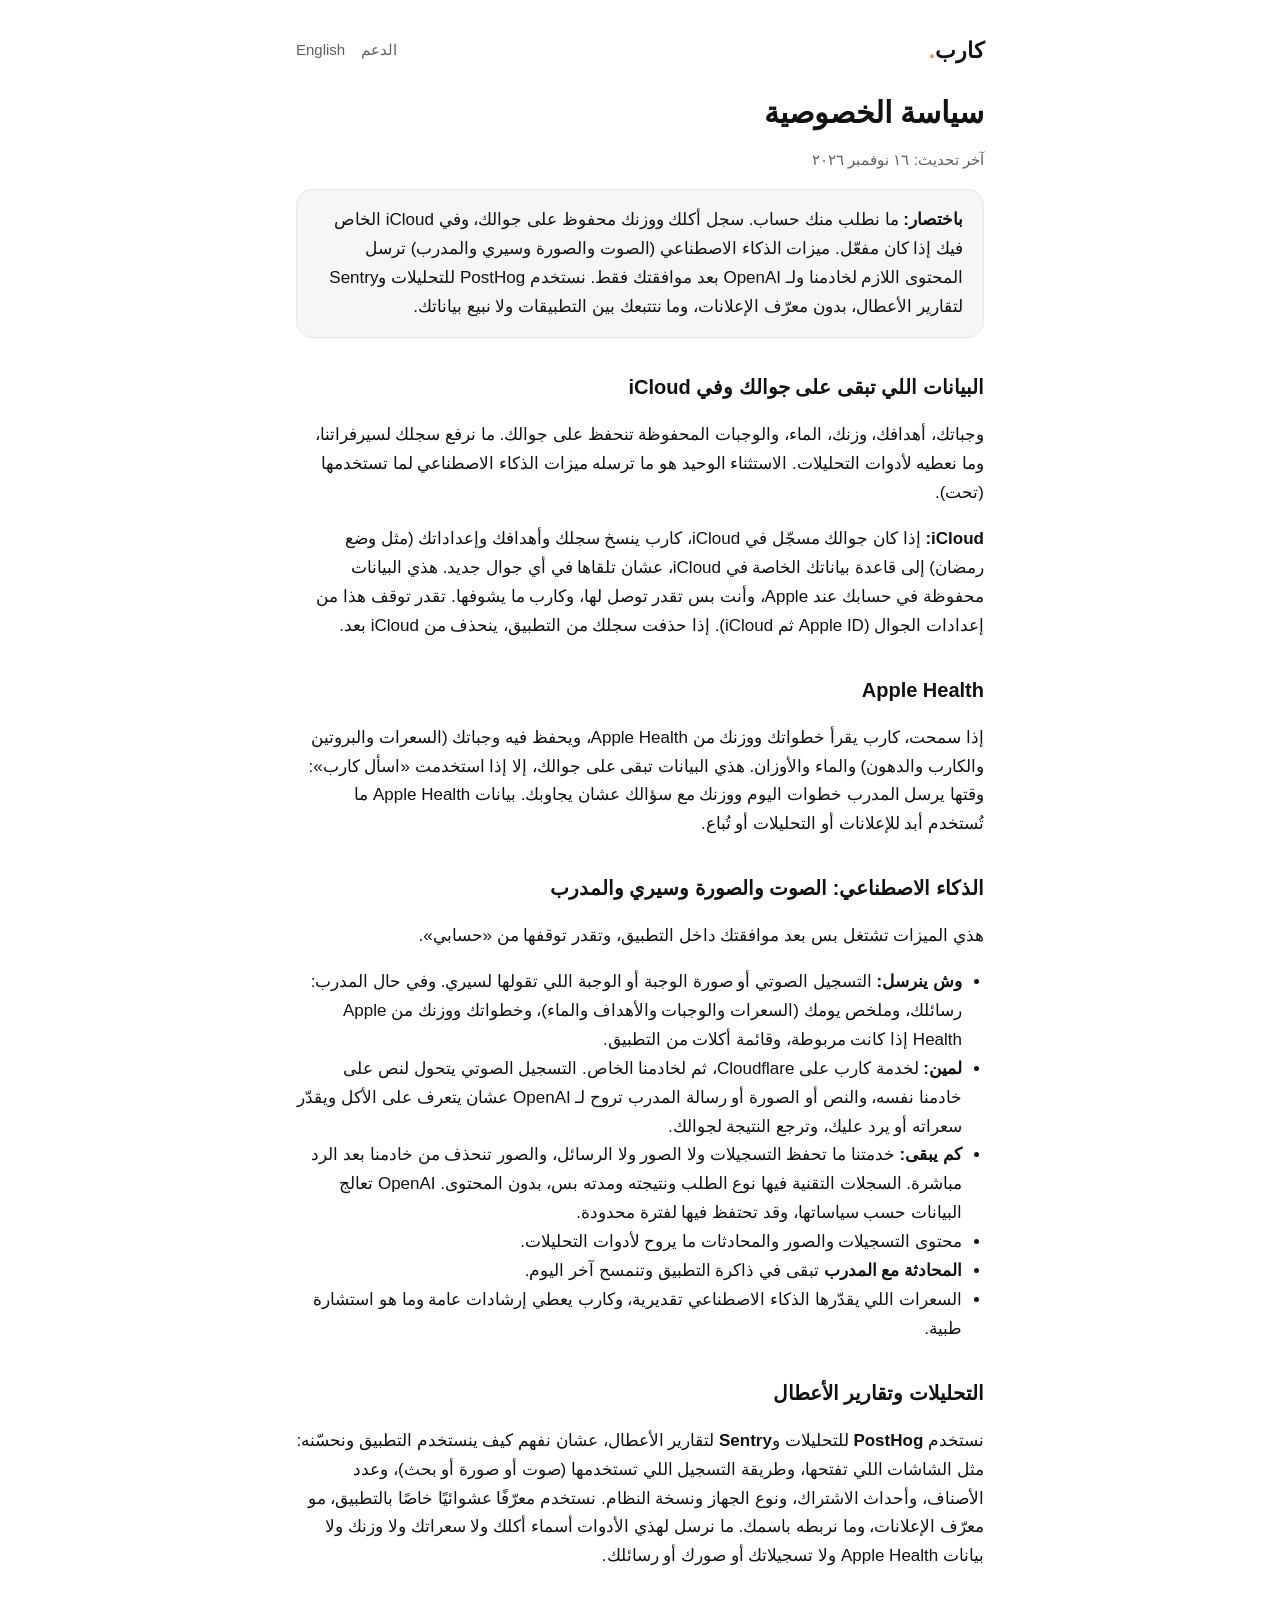
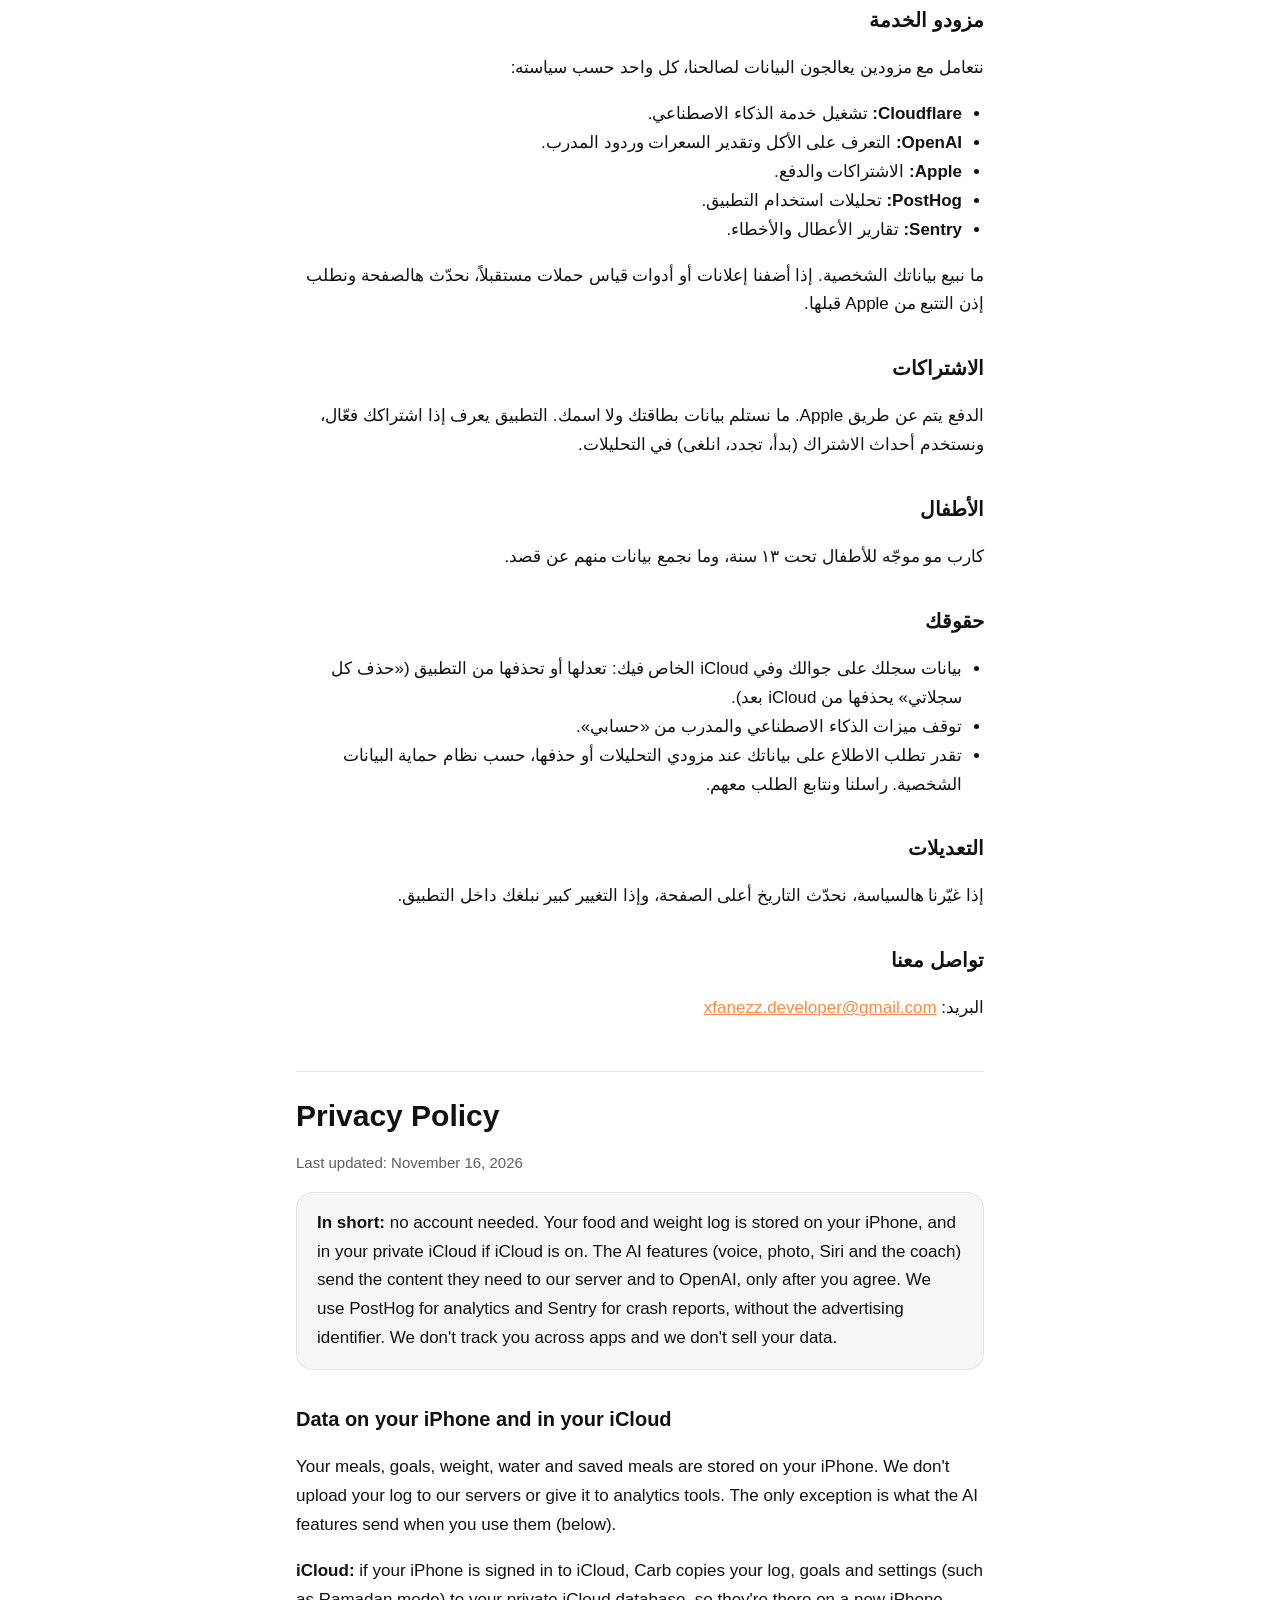
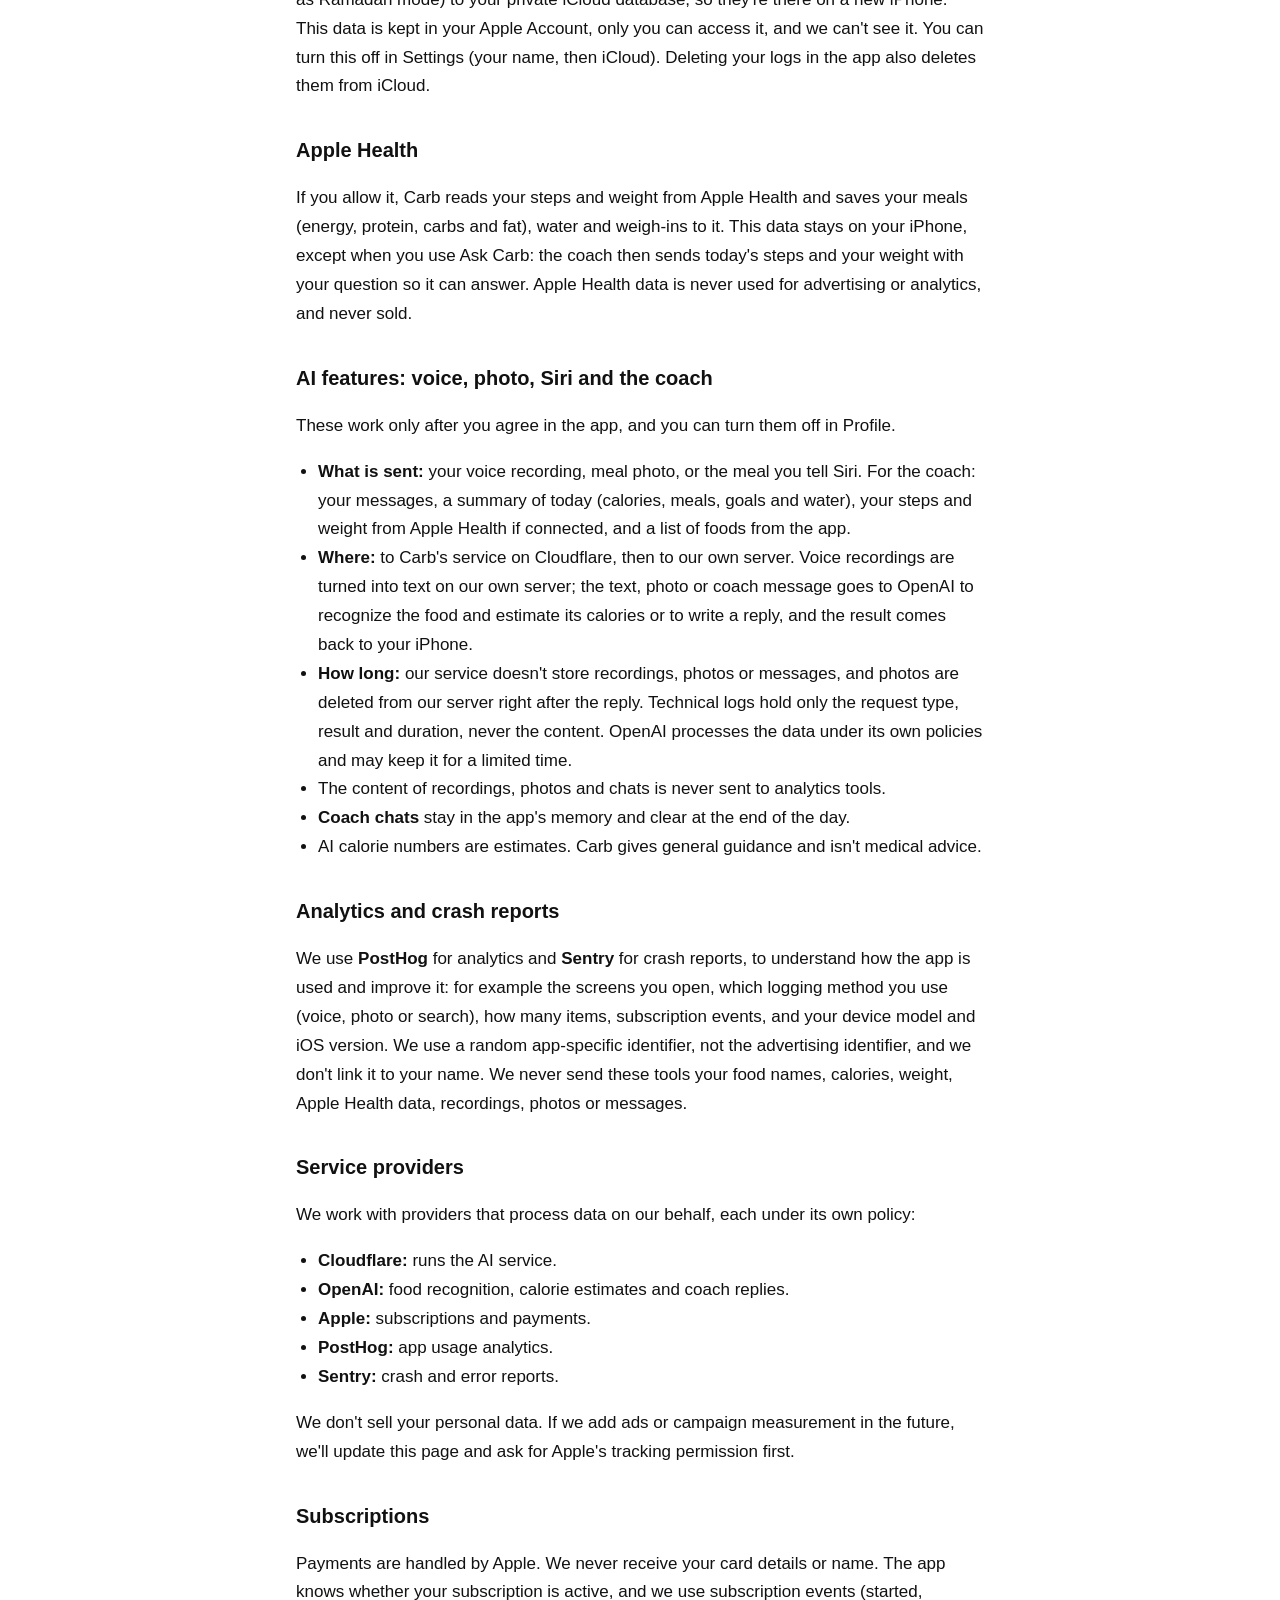
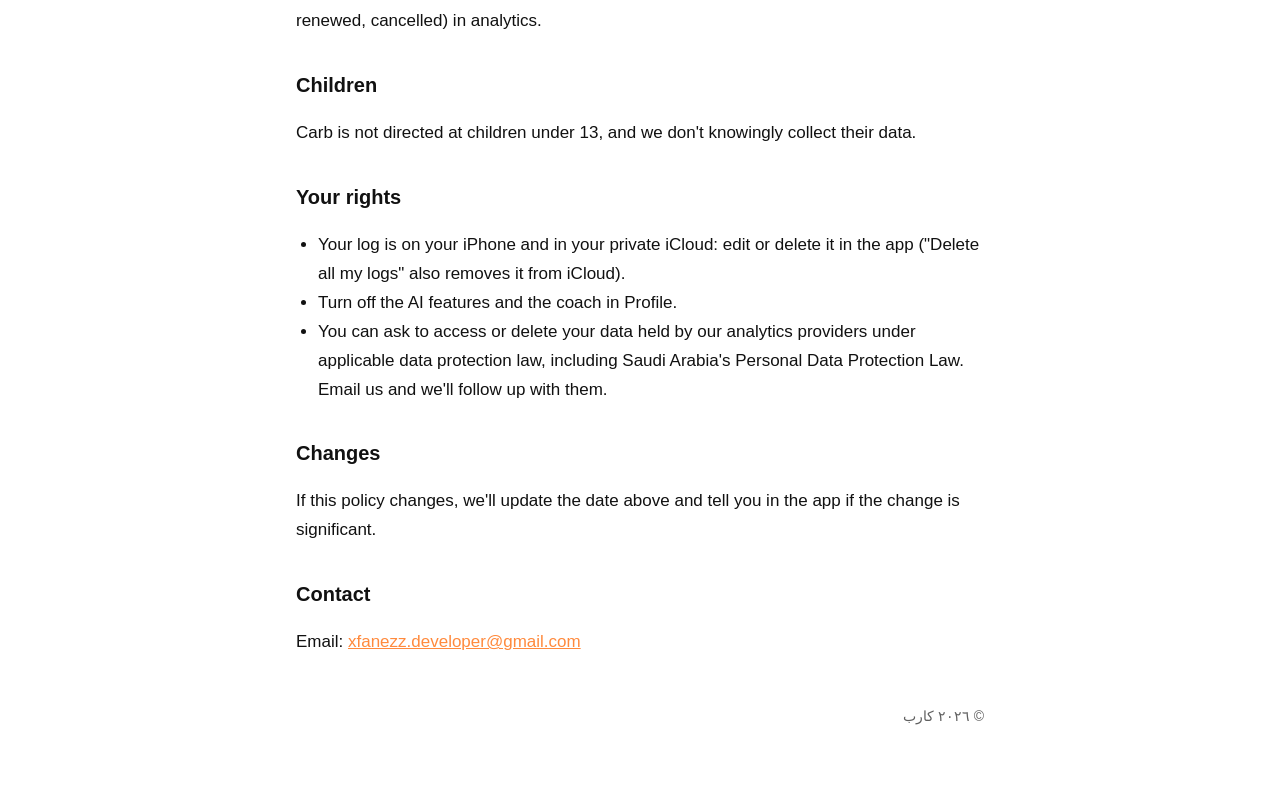
==== commit a3ffdda6: "Privacy: add iCloud backup (Carb 1.1) Co-Authored-By: Claude Opus 5.5 <noreply@anthropic.com>" ====
--- a/privacy/index.html
+++ b/privacy/index.html
@@ -18,11 +18,12 @@
 <p class="muted">آخر تحديث: ١٦ نوفمبر ٢٠٢٦</p>
 
 <div class="card">
-  <strong>باختصار:</strong> ما نطلب منك حساب. سجل أكلك ووزنك محفوظ على جوالك. ميزات الذكاء الاصطناعي (الصوت والصورة وسيري والمدرب) ترسل المحتوى اللازم لخادمنا ولـ OpenAI بعد موافقتك فقط. نستخدم PostHog للتحليلات وSentry لتقارير الأعطال، بدون معرّف الإعلانات، وما نتتبعك بين التطبيقات ولا نبيع بياناتك.
+  <strong>باختصار:</strong> ما نطلب منك حساب. سجل أكلك ووزنك محفوظ على جوالك، وفي iCloud الخاص فيك إذا كان مفعّل. ميزات الذكاء الاصطناعي (الصوت والصورة وسيري والمدرب) ترسل المحتوى اللازم لخادمنا ولـ OpenAI بعد موافقتك فقط. نستخدم PostHog للتحليلات وSentry لتقارير الأعطال، بدون معرّف الإعلانات، وما نتتبعك بين التطبيقات ولا نبيع بياناتك.
 </div>
 
-<h2>البيانات اللي تبقى على جوالك</h2>
-<p>وجباتك، أهدافك، وزنك، الماء، والوجبات المحفوظة تنحفظ على جوالك. ما نرفع سجلك لسيرفراتنا، وما نعطيه لأدوات التحليلات. الاستثناء الوحيد هو ما ترسله ميزات الذكاء الاصطناعي لما تستخدمها (تحت). إذا حذفت التطبيق، ينحذف السجل معه.</p>
+<h2>البيانات اللي تبقى على جوالك وفي iCloud</h2>
+<p>وجباتك، أهدافك، وزنك، الماء، والوجبات المحفوظة تنحفظ على جوالك. ما نرفع سجلك لسيرفراتنا، وما نعطيه لأدوات التحليلات. الاستثناء الوحيد هو ما ترسله ميزات الذكاء الاصطناعي لما تستخدمها (تحت).</p>
+<p><strong>iCloud:</strong> إذا كان جوالك مسجّل في iCloud، كارب ينسخ سجلك وأهدافك وإعداداتك (مثل وضع رمضان) إلى قاعدة بياناتك الخاصة في iCloud، عشان تلقاها في أي جوال جديد. هذي البيانات محفوظة في حسابك عند Apple، وأنت بس تقدر توصل لها، وكارب ما يشوفها. تقدر توقف هذا من إعدادات الجوال (Apple ID ثم iCloud). إذا حذفت سجلك من التطبيق، ينحذف من iCloud بعد.</p>
 
 <h2>Apple Health</h2>
 <p>إذا سمحت، كارب يقرأ خطواتك ووزنك من Apple Health، ويحفظ فيه وجباتك (السعرات والبروتين والكارب والدهون) والماء والأوزان. هذي البيانات تبقى على جوالك، إلا إذا استخدمت «اسأل كارب»: وقتها يرسل المدرب خطوات اليوم ووزنك مع سؤالك عشان يجاوبك. بيانات Apple Health ما تُستخدم أبد للإعلانات أو التحليلات أو تُباع.</p>
@@ -60,7 +61,7 @@
 
 <h2>حقوقك</h2>
 <ul>
-  <li>بيانات سجلك على جوالك: تعدلها أو تحذفها من التطبيق، أو تحذف التطبيق كله.</li>
+  <li>بيانات سجلك على جوالك وفي iCloud الخاص فيك: تعدلها أو تحذفها من التطبيق («حذف كل سجلاتي» يحذفها من iCloud بعد).</li>
   <li>توقف ميزات الذكاء الاصطناعي والمدرب من «حسابي».</li>
   <li>تقدر تطلب الاطلاع على بياناتك عند مزودي التحليلات أو حذفها، حسب نظام حماية البيانات الشخصية. راسلنا ونتابع الطلب معهم.</li>
 </ul>
@@ -76,11 +77,12 @@
 <p class="muted">Last updated: November 16, 2026</p>
 
 <div class="card">
-  <strong>In short:</strong> no account needed. Your food and weight log is stored on your iPhone. The AI features (voice, photo, Siri and the coach) send the content they need to our server and to OpenAI, only after you agree. We use PostHog for analytics and Sentry for crash reports, without the advertising identifier. We don't track you across apps and we don't sell your data.
+  <strong>In short:</strong> no account needed. Your food and weight log is stored on your iPhone, and in your private iCloud if iCloud is on. The AI features (voice, photo, Siri and the coach) send the content they need to our server and to OpenAI, only after you agree. We use PostHog for analytics and Sentry for crash reports, without the advertising identifier. We don't track you across apps and we don't sell your data.
 </div>
 
-<h2>Data that stays on your iPhone</h2>
-<p>Your meals, goals, weight, water and saved meals are stored on your iPhone. We don't upload your log to our servers or give it to analytics tools. The only exception is what the AI features send when you use them (below). Deleting the app deletes your log.</p>
+<h2>Data on your iPhone and in your iCloud</h2>
+<p>Your meals, goals, weight, water and saved meals are stored on your iPhone. We don't upload your log to our servers or give it to analytics tools. The only exception is what the AI features send when you use them (below).</p>
+<p><strong>iCloud:</strong> if your iPhone is signed in to iCloud, Carb copies your log, goals and settings (such as Ramadan mode) to your private iCloud database, so they're there on a new iPhone. This data is kept in your Apple Account, only you can access it, and we can't see it. You can turn this off in Settings (your name, then iCloud). Deleting your logs in the app also deletes them from iCloud.</p>
 
 <h2>Apple Health</h2>
 <p>If you allow it, Carb reads your steps and weight from Apple Health and saves your meals (energy, protein, carbs and fat), water and weigh-ins to it. This data stays on your iPhone, except when you use Ask Carb: the coach then sends today's steps and your weight with your question so it can answer. Apple Health data is never used for advertising or analytics, and never sold.</p>
@@ -118,7 +120,7 @@
 
 <h2>Your rights</h2>
 <ul>
-  <li>Your log is on your iPhone: edit or delete it in the app, or delete the app.</li>
+  <li>Your log is on your iPhone and in your private iCloud: edit or delete it in the app ("Delete all my logs" also removes it from iCloud).</li>
   <li>Turn off the AI features and the coach in Profile.</li>
   <li>You can ask to access or delete your data held by our analytics providers under applicable data protection law, including Saudi Arabia's Personal Data Protection Law. Email us and we'll follow up with them.</li>
 </ul>
